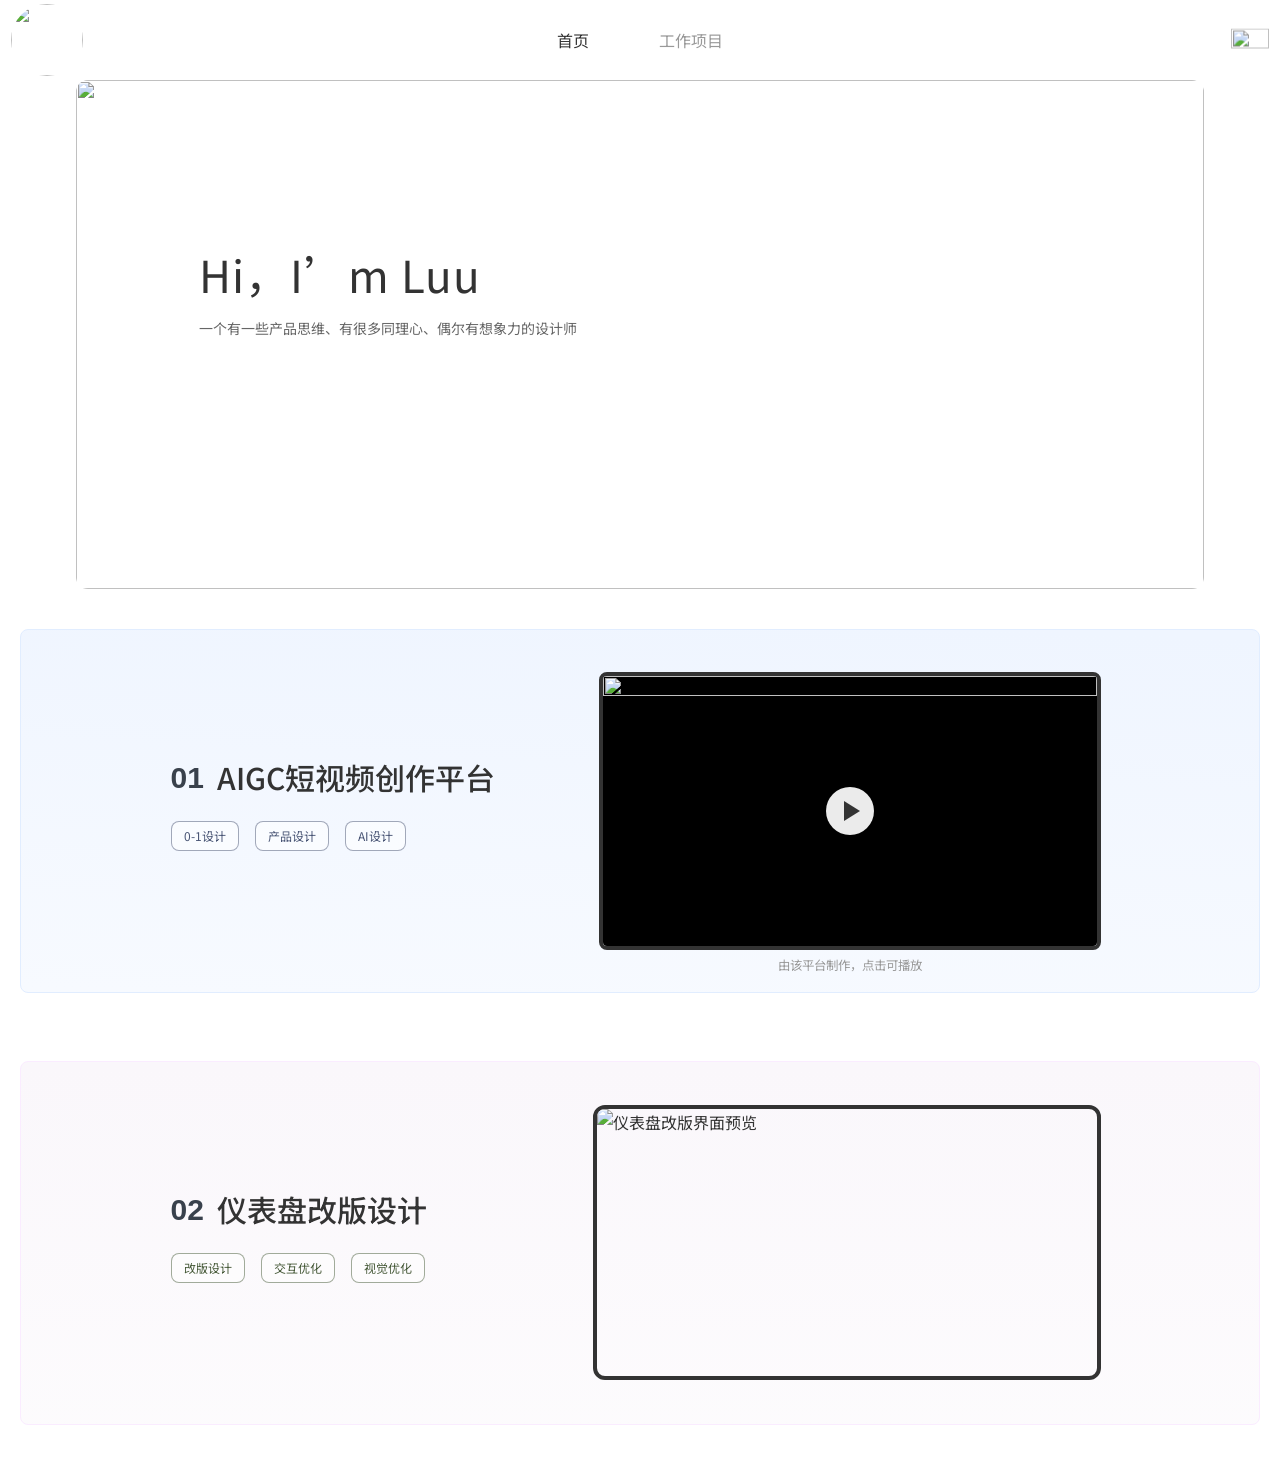
==== index.html @ cfc992f5 "Add files via upload" ====
<!DOCTYPE html>
<html lang="zh-CN">
  <head>
    <meta charset="UTF-8" />
    <meta name="viewport" content="width=device-width, initial-scale=1.0" />
    <meta name="description" content="Lu 的个人作品集 — 产品设计" />
    <title>Luu · 个人作品集</title>
    <link rel="preconnect" href="https://fonts.googleapis.com" />
    <link rel="preconnect" href="https://fonts.gstatic.com" crossorigin />
    <link
      href="https://fonts.googleapis.com/css2?family=Noto+Sans+SC:wght@400;500;600;700&display=swap"
      rel="stylesheet"
    />
    <link
      rel="preload"
      href="assets/fonts/DingTalk-JinBuTi.ttf"
      as="font"
      type="font/ttf"
      crossorigin
    />
    <link rel="stylesheet" href="styles.css" />
  </head>
  <body>
    <a class="skip-link" href="#main">跳到主要内容</a>

    <header class="site-header" id="top">
      <div class="header-inner">
        <a class="header-logo" href="index.html#home" aria-label="返回首页" id="header-logo">
          <span class="header-logo-visual">
            <img
              class="header-logo-idle"
              src="assets/logo/logo-idle.png"
              alt=""
              width="72"
              height="72"
              decoding="async"
            />
            <!-- 悬停层：与参考一致 — 圆底静止；两腿各一张 absolute inset-0 同尺寸图，用 CSS 复现 Framer rotate（轴心在各 L 顶端） -->
            <span class="header-logo-live" aria-hidden="true">
              <img
                class="header-logo-circle"
                src="assets/logo/logo-circle.png"
                alt=""
                width="72"
                height="72"
                decoding="async"
              />
              <img
                class="header-logo-leg header-logo-leg--left"
                src="assets/logo/logo-left-leg.png"
                alt=""
                width="72"
                height="72"
                decoding="async"
              />
              <img
                class="header-logo-leg header-logo-leg--right"
                src="assets/logo/logo-right-leg.png"
                alt=""
                width="72"
                height="72"
                decoding="async"
              />
            </span>
          </span>
        </a>

        <button
          class="nav-toggle"
          type="button"
          aria-expanded="false"
          aria-controls="site-nav"
        >
          <span class="nav-toggle-bar"></span>
          <span class="nav-toggle-bar"></span>
          <span class="nav-toggle-bar"></span>
          <span class="sr-only">打开菜单</span>
        </button>

        <nav class="site-nav" id="site-nav" aria-label="主导航">
          <ul class="nav-list">
            <li>
              <a class="nav-link is-active" href="#home" data-nav="home">首页</a>
            </li>
            <li class="nav-item nav-item--dropdown" data-nav="work">
              <a
                class="nav-link nav-link--dropdown-trigger"
                href="#project-dashboard"
                id="nav-work-trigger"
                data-nav="work"
                aria-expanded="false"
                aria-haspopup="true"
                aria-controls="nav-work-menu"
                >工作项目</a
              >
              <div
                class="nav-dropdown"
                id="nav-work-menu"
                role="menu"
                aria-label="工作项目列表"
              >
                <div class="nav-dropdown-inner">
                  <a
                    class="nav-dropdown-card nav-dropdown-card--blue"
                    role="menuitem"
                    href="case-aigc-showcase.html"
                  >
                    <span class="nav-dropdown-title">AIGC短视频创作平台</span>
                    <span class="nav-dropdown-desc">芒果TV自研的低门槛、易操作的AI视频创作平台</span>
                  </a>
                  <a
                    class="nav-dropdown-card nav-dropdown-card--lavender"
                    role="menuitem"
                    href="case-dash-showcase.html"
                  >
                    <span class="nav-dropdown-title">智慧运营平台-仪表盘改版设计</span>
                    <span class="nav-dropdown-desc">芒果TV内部数据分析平台</span>
                  </a>
                </div>
              </div>
            </li>
          </ul>
        </nav>

        <img
          class="header-deco"
          src="assets/figma-nav-deco.png"
          alt=""
          width="38"
          height="23"
          decoding="async"
          aria-hidden="true"
        />
      </div>
    </header>

    <main id="main">
      <section class="hero" id="home" data-section="home" aria-labelledby="hero-title">
        <div class="hero-stage" id="hero-stage">
          <img
            class="hero-stage-bg"
            src="assets/figma-hero-main.png"
            alt=""
            decoding="async"
          />
          <video
            class="hero-stage-video"
            id="hero-hover-video"
            src="assets/hero-character-hover.mp4"
            muted
            playsinline
            loop
            preload="metadata"
            aria-hidden="true"
          ></video>
          <button
            type="button"
            class="hero-person-hit"
            id="hero-person-hit"
            aria-label="查看小人动画（悬停或聚焦时播放）"
          ></button>
          <div class="hero-stage-copy">
            <h1 id="hero-title" class="hero-title">Hi，I’m Luu</h1>
            <p class="hero-bio">一个有一些产品思维、有很多同理心、偶尔有想象力的设计师</p>
          </div>
        </div>
      </section>

      <div class="projects-wrap">
        <article
          class="project-card project-card--blue project-card--link project-card--split"
          id="project-aigc"
          data-section="creative"
        >
          <div class="project-card-inner project-card-inner--figma-aigc">
            <div class="project-card-text">
              <h2 class="project-card-title-row">
                <span class="project-index">01</span>
                <span class="project-card-title">AIGC短视频创作平台</span>
              </h2>
              <div class="project-tags project-tags--blue">
                <span class="tag">0-1设计</span>
                <span class="tag">产品设计</span>
                <span class="tag">AI设计</span>
              </div>
            </div>
            <div class="project-card-visual-col">
              <div class="project-card-visual project-card-visual--thumb project-card-video-shell">
                <div class="project-card-video-widget">
                  <video
                    class="project-card-video"
                    playsinline
                    preload="metadata"
                    aria-label="AIGC 短视频创作平台宣传视频"
                  >
                    <source src="assets/3月10日(2) 2.MP4" type="video/mp4" />
                    <source
                      src="assets/3%E6%9C%8810%E6%97%A5%282%29%202.MP4"
                      type="video/mp4"
                    />
                  </video>
                  <div class="project-card-video-poster-layer" data-video-poster>
                    <img
                      class="project-card-video-poster-img"
                      src="assets/shouzhen.png"
                      alt=""
                      width="3024"
                      height="1688"
                      decoding="async"
                    />
                    <button
                      type="button"
                      class="project-card-video-play"
                      aria-label="播放视频"
                    >
                      <svg
                        class="project-card-video-play-icon"
                        width="48"
                        height="48"
                        viewBox="0 0 48 48"
                        aria-hidden="true"
                        focusable="false"
                      >
                        <circle cx="24" cy="24" r="24" fill="rgba(255,255,255,0.92)" />
                        <path fill="#333333" d="M18 14 34 24 18 34z" />
                      </svg>
                    </button>
                  </div>
                </div>
              </div>
              <p class="project-card-video-caption">由该平台制作，点击可播放</p>
            </div>
            <a
              class="project-card-text-hit"
              href="case-aigc-showcase.html"
              aria-label="AIGC短视频创作平台 — 打开案例长图（站内）"
            >
              <span class="sr-only">AIGC短视频创作平台</span>
            </a>
          </div>
        </article>

        <article
          class="project-card project-card--lavender project-card--link project-card--split"
          id="project-dashboard"
          data-section="work"
        >
          <div class="project-card-inner project-card-inner--figma-dash">
            <div class="project-card-text">
              <h2 class="project-card-title-row">
                <span class="project-index">02</span>
                <span class="project-card-title">仪表盘改版设计</span>
              </h2>
              <div class="project-tags project-tags--green">
                <span class="tag">改版设计</span>
                <span class="tag">交互优化</span>
                <span class="tag">视觉优化</span>
              </div>
            </div>
            <div class="project-card-visual-col">
              <div class="project-card-visual project-card-visual--thumb">
                <img
                  src="assets/project-dash-thumb.png"
                  alt="仪表盘改版界面预览"
                  width="1440"
                  height="780"
                  loading="lazy"
                />
              </div>
            </div>
            <a
              class="project-card-text-hit"
              href="case-dash-showcase.html"
              aria-label="仪表盘改版设计 — 打开案例长图（站内）"
            >
              <span class="sr-only">仪表盘改版设计</span>
            </a>
          </div>
        </article>
      </div>
    </main>

    <script src="main.js" defer></script>
  </body>
</html>
---- styles.css ----
@font-face {
  font-family: "DingTalk JinBuTi";
  src:
    local("DingTalk JinBuTi"),
    local("DingTalk Jin Bu Ti"),
    url("assets/fonts/DingTalk-JinBuTi.ttf") format("truetype");
  font-weight: 400;
  font-style: normal;
  font-display: block;
}

@font-face {
  font-family: "DIN Alternate";
  src: url("assets/fonts/DIN%20Alternate%20Bold.ttf") format("truetype");
  font-weight: 700;
  font-style: normal;
  font-display: swap;
}

/* Figma-aligned: zpj homepage + work nav dropdown */
:root {
  --bg: #ffffff;
  --text: #333333;
  --text-muted: #666666;
  --text-sub: #999999;
  --sage: #7cb89a;
  --sage-soft: rgba(124, 184, 154, 0.35);
  --card-blue-bg: #eff5ff;
  --card-blue-border: #e1edff;
  --tag-blue: #495575;
  --tag-blue-border: rgba(73, 85, 117, 0.5);
  --card-lav-bg: #faf7fb;
  --card-lav-border: #faecff;
  --tag-green: #475a39;
  --tag-green-border: rgba(71, 90, 57, 0.5);
  --max: 1300px;
  --header-h: 80px;
  --layout-gutter: 11px;
  /* Figma：画板 1440 — Hero 主图区 1270×573，左右各 85（85+1270+85=1440） */
  --zpj-artboard: 1440;
  --zpj-hero-frame-w: 1270;
  --zpj-hero-frame-h: 573;
  --zpj-hero-frame-ml: 85;
  --zpj-hero-frame-mr: 85;
  /* 标题区：由上一版 1240×623 等比缩至 1270×573 */
  --zpj-hero-copy-x: 139;
  --zpj-hero-copy-y: 192;
  /* 简介单行：约至主图区水平中段，避免 14px 句子在桌面过早折行 */
  --zpj-hero-copy-max-w: 560;
  /* 项目卡片 Frame 1300×380（Figma 4507:3270 / 4507:3280，画板 1440 居中） */
  --zpj-card-w: 1300;
  --zpj-card-h: 380;
  --zpj-card-pad-l: 157;
  --zpj-card-pad-r: 166;
  --zpj-card-pad-t: 44;
  --zpj-card-text-y: 131;
  --zpj-card-title-tags-gap: 36;
  --zpj-card1-col-text: 450;
  --zpj-card1-thumb-w: 527;
  --zpj-card1-thumb-h: 292;
  --zpj-card1-thumb-radius: 8;
  --zpj-card2-pad-t: 45;
  --zpj-card2-col-text: 444;
  --zpj-card2-thumb-w: 533;
  --zpj-card2-thumb-h: 289;
  --zpj-card2-thumb-radius: 12;
  --zpj-card-stack-gap: 68;
  --radius-card: 8px;
  --ease: cubic-bezier(0.22, 1, 0.36, 1);
  --font-sans: "Noto Sans SC", "PingFang SC", -apple-system, BlinkMacSystemFont, sans-serif;
  --font-hero: "DingTalk JinBuTi", var(--font-sans);
  --font-project-index: "DIN Alternate", "Helvetica Neue", Arial, sans-serif;
}

*,
*::before,
*::after {
  box-sizing: border-box;
}

html {
  scroll-behavior: auto;
  margin: 0;
  padding: 0;
}

body {
  margin: 0;
  padding: 0;
  font-family: var(--font-sans);
  font-size: 1rem;
  line-height: 1.65;
  color: var(--text);
  background: var(--bg);
  -webkit-font-smoothing: antialiased;
}

img {
  max-width: 100%;
  height: auto;
  display: block;
}

a {
  color: inherit;
  text-decoration: none;
}

.sr-only {
  position: absolute;
  width: 1px;
  height: 1px;
  padding: 0;
  margin: -1px;
  overflow: hidden;
  clip: rect(0, 0, 0, 0);
  white-space: nowrap;
  border: 0;
}

.skip-link {
  position: absolute;
  left: -9999px;
  top: 12px;
  z-index: 1000;
  padding: 0.5rem 1rem;
  background: var(--sage);
  color: #fff;
  border-radius: 8px;
  font-weight: 600;
}

.skip-link:focus {
  left: 16px;
}

/* —— Header —— */
.site-header {
  position: sticky;
  top: 0;
  z-index: 100;
  background: #ffffff;
  border-bottom: none;
  box-shadow: none;
  transition: box-shadow 0.3s var(--ease);
}

.site-header.is-scrolled {
  box-shadow: none;
}

.header-inner {
  width: min(100vw, calc(1px * var(--zpj-artboard)));
  max-width: calc(1px * var(--zpj-artboard));
  margin: 0 auto;
  padding: 0 var(--layout-gutter);
  min-height: var(--header-h);
  display: flex;
  align-items: center;
  justify-content: center;
  position: relative;
}

.header-logo {
  position: absolute;
  left: var(--layout-gutter);
  top: 50%;
  transform: translateY(-50%);
  display: flex;
  align-items: center;
  line-height: 0;
  border-radius: 12px;
  outline: none;
  box-shadow: none;
}

.header-logo,
.header-logo * {
  cursor: pointer;
}

.header-logo:focus-visible {
  box-shadow: none;
}

/* 默认整图；悬停层对齐参考：圆底 + 两腿 absolute inset-0 w-full h-full，Framer 同款 rotate / y / origin / 0.8s ease-inOut infinite */
.header-logo-visual {
  position: relative;
  display: block;
  width: 72px;
  height: 72px;
  border-radius: 50%;
  overflow: hidden;
  background: transparent;
}

.header-logo-idle {
  position: relative;
  z-index: 2;
  display: block;
  width: 100%;
  height: 100%;
  object-fit: cover;
  object-position: center;
  transition: opacity 0.22s var(--ease);
}

.header-logo-live {
  position: absolute;
  inset: 0;
  z-index: 1;
  opacity: 0;
  pointer-events: none;
  transition: opacity 0.22s var(--ease);
}

.header-logo-circle {
  position: absolute;
  inset: 0;
  z-index: 0;
  display: block;
  width: 100%;
  height: 100%;
  object-fit: cover;
  pointer-events: none;
}

.header-logo-leg {
  position: absolute;
  inset: 0;
  z-index: 1;
  display: block;
  width: 100%;
  height: 100%;
  object-fit: fill;
  pointer-events: none;
  will-change: transform;
}

/* 以各自 L 竖画顶端为轴，只做左右摆动（与 Framer 参考一致，不用 translateY 以免整字下沉） */
.header-logo-leg--left {
  transform-origin: 43% 18%;
}

.header-logo-leg--right {
  z-index: 2;
  transform-origin: 57% 18%;
}

@keyframes logo-leg-left {
  0%,
  100% {
    transform: rotate(0deg);
  }
  25% {
    transform: rotate(6deg);
  }
  50% {
    transform: rotate(0deg);
  }
  75% {
    transform: rotate(-7deg);
  }
}

@keyframes logo-leg-right {
  0%,
  100% {
    transform: rotate(0deg);
  }
  25% {
    transform: rotate(-6deg);
  }
  50% {
    transform: rotate(0deg);
  }
  75% {
    transform: rotate(7deg);
  }
}

@media (hover: hover) and (pointer: fine) {
  .header-logo:hover .header-logo-idle {
    opacity: 0;
  }

  .header-logo:hover .header-logo-live {
    opacity: 1;
  }

  .header-logo:hover .header-logo-leg--left {
    animation: logo-leg-left 0.8s ease-in-out infinite;
  }

  .header-logo:hover .header-logo-leg--right {
    animation: logo-leg-right 0.8s ease-in-out infinite;
  }
}

.header-logo:focus-visible .header-logo-idle {
  opacity: 0;
}

.header-logo:focus-visible .header-logo-live {
  opacity: 1;
}

.header-logo:focus-visible .header-logo-leg--left {
  animation: logo-leg-left 0.8s ease-in-out infinite;
}

.header-logo:focus-visible .header-logo-leg--right {
  animation: logo-leg-right 0.8s ease-in-out infinite;
}

@media (prefers-reduced-motion: reduce) {
  .header-logo-live {
    display: none;
  }

  .header-logo-idle {
    opacity: 1 !important;
  }

  .header-logo:hover .header-logo-leg--left,
  .header-logo:hover .header-logo-leg--right,
  .header-logo:focus-visible .header-logo-leg--left,
  .header-logo:focus-visible .header-logo-leg--right {
    animation: none !important;
  }
}

.header-deco {
  position: absolute;
  right: var(--layout-gutter);
  top: 50%;
  transform: translateY(-50%);
  width: 38px;
  height: auto;
}

.site-nav {
  flex: 0 1 auto;
}

.nav-list {
  list-style: none;
  margin: 0;
  padding: 0;
  display: flex;
  flex-wrap: wrap;
  justify-content: center;
  align-items: center;
  gap: 2.5rem 4.375rem;
}

.nav-item {
  position: relative;
}

.nav-link {
  position: relative;
  font-size: 1rem;
  font-weight: 400;
  line-height: 1.75;
  color: var(--text-sub);
  padding: 0.35rem 0;
  transition: color 0.2s;
  white-space: nowrap;
}

.nav-link:hover,
.nav-link:focus-visible {
  color: var(--text);
  outline: none;
}

.nav-link.is-active {
  color: var(--text);
  /* 为 xuanfu 装饰线留出与文字之间的间距，避免笔画贴上字重 */
  padding-bottom: 1rem;
}

.nav-link.is-active::after {
  content: "";
  position: absolute;
  left: 50%;
  bottom: 0;
  transform: translateX(-50%);
  width: 33px;
  height: 15px;
  background: url("assets/xuanfu.svg") no-repeat center / contain;
  pointer-events: none;
}

/* Work projects dropdown（原 405×256；略加宽以容纳首条说明单行） */
.nav-dropdown {
  position: absolute;
  left: 50%;
  top: calc(100% + 8px);
  transform: translateX(-50%);
  width: min(420px, calc(100vw - 1.5rem));
  min-height: 256px;
  padding: 20px 20px 22px;
  background: #fff;
  border-radius: var(--radius-card);
  box-shadow: 0 0 10px rgba(0, 0, 0, 0.08);
  box-sizing: border-box;
  opacity: 0;
  visibility: hidden;
  pointer-events: none;
  transition:
    opacity 0.2s var(--ease),
    visibility 0.2s;
  z-index: 120;
}

/* 链路与面板间 8px 外隙不可命中；透明桥接算在 .nav-dropdown 内，不改 top/padding 视觉位置 */
.nav-dropdown::before {
  content: "";
  position: absolute;
  left: 0;
  right: 0;
  top: -12px;
  height: 12px;
}

.nav-dropdown-inner {
  display: flex;
  flex-direction: column;
  gap: 22px;
  width: 100%;
  max-width: 380px;
  margin: 0 auto;
  align-items: stretch;
}

@media (hover: hover) and (pointer: fine) {
  .nav-item--dropdown:hover .nav-dropdown,
  .nav-item--dropdown:focus-within .nav-dropdown {
    opacity: 1;
    visibility: visible;
    pointer-events: auto;
  }
}

.nav-item--dropdown.is-open .nav-dropdown {
  opacity: 1;
  visibility: visible;
  pointer-events: auto;
}

.nav-dropdown-card {
  display: flex;
  flex-direction: column;
  gap: 14px;
  min-height: 96px;
  border-radius: var(--radius-card);
  text-align: left;
  transition:
    transform 0.2s var(--ease),
    box-shadow 0.2s,
    filter 0.2s;
}

.nav-dropdown-card:hover {
  transform: translateY(-1px);
  box-shadow: 0 4px 14px rgba(0, 0, 0, 0.06);
}

.nav-dropdown-card--blue {
  padding: 20px 48px 20px 20px;
  background: var(--card-blue-bg);
  border: 1px solid var(--card-blue-border);
}

.nav-dropdown-card--lavender {
  padding: 20px 67px 20px 20px;
  background: var(--card-lav-bg);
  border: 1px solid var(--card-lav-border);
}

.nav-dropdown-title {
  font-size: 1rem;
  font-weight: 600;
  color: var(--text);
  line-height: 1.4;
  white-space: normal;
}

.nav-dropdown-card--lavender .nav-dropdown-title {
  max-width: 278px;
}

.nav-dropdown-desc {
  font-size: 0.875rem;
  font-weight: 400;
  color: var(--text-sub);
  line-height: 1.5;
  white-space: nowrap;
}

.nav-dropdown-card--lavender .nav-dropdown-desc {
  max-width: 175px;
}

.nav-toggle {
  display: none;
  position: absolute;
  left: var(--layout-gutter);
  top: 50%;
  transform: translateY(-50%);
  z-index: 101;
  flex-direction: column;
  justify-content: center;
  gap: 6px;
  width: 44px;
  height: 44px;
  padding: 0;
  border: none;
  background: transparent;
  cursor: pointer;
}

.nav-toggle-bar {
  display: block;
  width: 22px;
  height: 2px;
  background: var(--text);
  margin: 0 auto;
  border-radius: 2px;
  transition:
    transform 0.3s var(--ease),
    opacity 0.25s;
}

.site-header.nav-open .nav-toggle-bar:nth-child(1) {
  transform: translateY(8px) rotate(45deg);
}

.site-header.nav-open .nav-toggle-bar:nth-child(2) {
  opacity: 0;
}

.site-header.nav-open .nav-toggle-bar:nth-child(3) {
  transform: translateY(-8px) rotate(-45deg);
}

@media (max-width: 820px) {
  :root {
    --layout-gutter: 12px;
  }

  .header-inner {
    padding: 0 12px;
  }

  .site-header .header-logo {
    left: calc(44px + var(--layout-gutter) + 4px);
  }

  .header-deco {
    right: 10px;
    width: 32px;
  }

  .nav-toggle {
    display: flex;
  }

  .site-nav {
    position: fixed;
    inset: var(--header-h) 0 0 0;
    background: rgba(255, 255, 255, 0.98);
    padding: 1.25rem 1.25rem 2rem;
    overflow-y: auto;
    opacity: 0;
    pointer-events: none;
    transition: opacity 0.35s var(--ease);
    z-index: 99;
  }

  .site-nav.is-open {
    opacity: 1;
    pointer-events: auto;
  }

  .nav-list {
    flex-direction: column;
    align-items: stretch;
    gap: 0.25rem;
  }

  .nav-link {
    font-size: 1.15rem;
    padding: 0.65rem 0;
  }

  .nav-dropdown {
    position: static;
    transform: none;
    width: 100%;
    min-height: 0;
    margin-top: 0.25rem;
    margin-bottom: 0.5rem;
    padding: 12px;
    box-shadow: none;
    border: 1px solid rgba(0, 0, 0, 0.06);
    opacity: 1;
    visibility: visible;
    pointer-events: auto;
    display: none;
  }

  .nav-item--dropdown.is-open .nav-dropdown {
    display: block;
  }

  .nav-dropdown-inner {
    max-width: none;
  }

  .nav-dropdown-card--blue,
  .nav-dropdown-card--lavender {
    padding: 16px 18px 16px 16px;
  }

  /* 窄屏下拉：允许说明折行，避免撑出视口 */
  .nav-dropdown-desc {
    white-space: normal;
  }
}

/* —— Hero：主图 1270×573，上下对称裁切（object-position: center） —— */
.hero {
  position: relative;
  box-sizing: border-box;
  width: min(100vw, calc(1px * var(--zpj-artboard)));
  max-width: calc(1px * var(--zpj-artboard));
  margin-left: auto;
  margin-right: auto;
  padding-left: calc(min(100vw, calc(1px * var(--zpj-artboard))) * var(--zpj-hero-frame-ml) / var(--zpj-artboard));
  padding-right: calc(min(100vw, calc(1px * var(--zpj-artboard))) * var(--zpj-hero-frame-mr) / var(--zpj-artboard));
  padding-bottom: 2.5rem;
}

.hero-stage {
  position: relative;
  box-sizing: border-box;
  width: 100%;
  margin: 0;
  border-radius: 12px;
  overflow: hidden;
  background: var(--bg);
  aspect-ratio: var(--zpj-hero-frame-w) / var(--zpj-hero-frame-h);
}

.hero-stage-bg {
  position: absolute;
  inset: 0;
  display: block;
  width: 100%;
  height: 100%;
  max-width: none;
  object-fit: cover;
  /* 顶、底均裁切：居中锚点，上下对称裁掉溢出 */
  object-position: center center;
  vertical-align: top;
}

.hero-stage-video {
  position: absolute;
  inset: 0;
  width: 100%;
  height: 100%;
  object-fit: cover;
  object-position: center center;
  opacity: 0;
  transition: opacity 0.45s var(--ease);
  pointer-events: none;
}

.hero-stage.is-video-hover .hero-stage-video {
  opacity: 1;
}

.hero-stage-copy {
  position: absolute;
  left: calc(100% * var(--zpj-hero-copy-x) / var(--zpj-hero-frame-w));
  top: calc(100% * var(--zpj-hero-copy-y) / var(--zpj-hero-frame-h));
  max-width: calc(100% * var(--zpj-hero-copy-max-w) / var(--zpj-hero-frame-w));
  pointer-events: none;
}

.hero-title {
  margin: 0 0 1.125rem;
  font-family: var(--font-hero);
  font-size: clamp(2.25rem, 4.5vw, 2.75rem);
  font-weight: 400;
  line-height: 1.05;
  letter-spacing: 0.02em;
  color: var(--text);
}

.hero-bio {
  margin: 0;
  font-size: 14px;
  font-weight: 400;
  line-height: 1.875;
  color: var(--text-muted);
}

/*
  小人热区：相对 Hero 舞台 1270×573（由 1240×623 稿等比缩放）。
*/
.hero-person-hit {
  position: absolute;
  left: calc(100% * 822 / var(--zpj-hero-frame-w));
  top: calc(100% * 339 / var(--zpj-hero-frame-h));
  right: auto;
  bottom: auto;
  width: calc(100% * 122 / var(--zpj-hero-frame-w));
  height: calc(100% * 119 / var(--zpj-hero-frame-h));
  max-width: none;
  max-height: none;
  padding: 0;
  border: none;
  background: transparent;
  cursor: pointer;
  z-index: 2;
  border-radius: 8px;
}

.hero-person-hit:focus-visible {
  outline: 2px solid var(--sage);
  outline-offset: 4px;
}

@media (max-width: 640px) {
  .hero-title {
    font-size: 1.65rem;
  }
}

/* —— Project cards —— */
.projects-wrap {
  max-width: var(--max);
  margin: 0 auto;
  padding: 0 1.25rem 3rem;
  display: flex;
  flex-direction: column;
  gap: 1.5rem;
}

@media (min-width: 769px) {
  .projects-wrap {
    gap: calc(1px * var(--zpj-card-stack-gap));
  }
}

.project-card {
  display: block;
  border-radius: var(--radius-card);
  overflow: hidden;
  scroll-margin-top: calc(var(--header-h) + 12px);
  border: 1px solid transparent;
  background-clip: padding-box;
}

/* 首页 01 卡：绝对定位 + 底部说明会略超出稿面高度，父级 overflow:hidden 会裁掉文案 */
.project-card--split {
  overflow: visible;
}

.project-card--blue {
  background: linear-gradient(182.32deg, #eff5ff 2.27%, rgba(239, 245, 255, 0.5) 98.39%);
  border-color: #e1edff;
}

.project-card--lavender {
  background: linear-gradient(180deg, rgb(250, 247, 251) 1%, rgba(250, 247, 251, 0.5) 99.2%);
  border-color: var(--card-lav-border);
}

.project-card--link {
  cursor: pointer;
  transition:
    transform 0.25s var(--ease),
    box-shadow 0.25s;
}

.project-card--link:hover {
  transform: translateY(-2px);
  box-shadow: 0 12px 32px rgba(43, 47, 54, 0.1);
}

.project-card--link:focus-visible {
  outline: 2px solid var(--sage);
  outline-offset: 3px;
}

.project-card-inner {
  display: grid;
  grid-template-columns: minmax(200px, 1fr) minmax(220px, 1.05fr);
  gap: 1.5rem 2rem;
  align-items: center;
  padding: 1.75rem 1.75rem 1.75rem 2rem;
}

@media (min-width: 769px) {
  .project-card:not(.project-card--split) {
    min-height: calc(
      min(100vw - 2.5rem, calc(1px * var(--zpj-card-w))) * var(--zpj-card-h) / var(--zpj-card-w)
    );
  }

  .project-card-inner:not(.project-card-inner--figma-aigc):not(.project-card-inner--figma-dash) {
    box-sizing: border-box;
    align-items: start;
    padding-top: calc(100% * var(--zpj-card-pad-t) / var(--zpj-card-w));
    padding-right: calc(100% * var(--zpj-card-pad-r) / var(--zpj-card-w));
    padding-bottom: calc(100% * var(--zpj-card-pad-t) / var(--zpj-card-w));
    padding-left: calc(100% * var(--zpj-card-pad-l) / var(--zpj-card-w));
    grid-template-columns:
      minmax(0, calc(100% * var(--zpj-card1-col-text) / var(--zpj-card-w)))
      calc(100% * var(--zpj-card1-thumb-w) / var(--zpj-card-w));
    column-gap: 0;
  }

  .project-card--lavender .project-card-inner:not(.project-card-inner--figma-dash) {
    padding-top: calc(100% * var(--zpj-card2-pad-t) / var(--zpj-card-w));
    grid-template-columns:
      minmax(0, calc(100% * var(--zpj-card2-col-text) / var(--zpj-card-w)))
      calc(100% * var(--zpj-card2-thumb-w) / var(--zpj-card-w));
  }

  .project-card--lavender .project-card-inner:not(.project-card-inner--figma-dash) .project-card-text {
    margin-top: calc(
      100% * (var(--zpj-card-text-y) - var(--zpj-card2-pad-t)) / var(--zpj-card-w)
    );
  }

  .project-card--lavender:has(.project-card-inner--figma-dash) {
    min-height: 0;
  }

  .project-card-inner:not(.project-card-inner--figma-aigc):not(.project-card-inner--figma-dash) .project-card-title-row {
    margin-bottom: 0;
  }

  .project-card-inner:not(.project-card-inner--figma-aigc):not(.project-card-inner--figma-dash) .project-tags {
    margin-top: calc(100% * var(--zpj-card-title-tags-gap) / var(--zpj-card-w));
  }

  /* 项目卡片稿面 1300×380：绝对定位 + container cqw（与 Figma 一致） */
  .project-card-inner--figma-aigc,
  .project-card-inner--figma-dash {
    display: block;
    position: relative;
    width: 100%;
    max-width: calc(1px * var(--zpj-card-w));
    margin-left: auto;
    margin-right: auto;
    aspect-ratio: 1300 / 380;
    padding: 0;
    box-sizing: border-box;
    container-type: inline-size;
  }

  .project-card-inner--figma-aigc {
    container-name: aigc-card;
  }

  .project-card-inner--figma-dash {
    container-name: dash-card;
  }

  /* 整块卡片可点进案例；文案区仍按稿坐标叠在透明链接上 */
  .project-card-inner--figma-aigc .project-card-text-hit,
  .project-card-inner--figma-dash .project-card-text-hit {
    position: absolute;
    box-sizing: border-box;
    inset: 0;
    z-index: 1;
    display: block;
  }

  .project-card-inner--figma-dash .project-card-text {
    position: absolute;
    box-sizing: border-box;
    z-index: 2;
    left: calc(100cqw * 157 / var(--zpj-card-w));
    top: calc(100cqw * 131 / var(--zpj-card-w));
    width: calc(100cqw * 369 / var(--zpj-card-w));
    height: calc(100cqw * 106 / var(--zpj-card-w));
    margin: 0;
    padding: 0;
    pointer-events: none;
  }

  .project-card-inner--figma-aigc .project-card-text {
    position: absolute;
    box-sizing: border-box;
    z-index: 2;
    left: calc(100cqw * 157 / var(--zpj-card-w));
    top: calc(100cqw * 131 / var(--zpj-card-w));
    width: calc(100cqw * 369 / var(--zpj-card-w));
    height: calc(100cqw * 106 / var(--zpj-card-w));
    margin: 0;
    padding: 0;
    pointer-events: none;
  }

  .project-card-inner--figma-aigc .project-card-title-row,
  .project-card-inner--figma-dash .project-card-title-row {
    position: absolute;
    left: 0;
    top: 0;
    box-sizing: border-box;
    width: 100%;
    height: calc(100cqw * 48 / var(--zpj-card-w));
    margin: 0;
    display: flex;
    flex-direction: row;
    flex-wrap: nowrap;
    align-items: center;
    justify-content: flex-start;
    gap: calc(100cqw * 16 / var(--zpj-card-w));
  }

  .project-card-inner--figma-aigc .project-index,
  .project-card-inner--figma-dash .project-index {
    flex: none;
    box-sizing: border-box;
    width: calc(100cqw * 33 / var(--zpj-card-w));
    height: calc(100cqw * 40 / var(--zpj-card-w));
    margin: 0;
    display: flex;
    align-items: center;
    justify-content: flex-start;
    font-family: var(--font-project-index);
    font-size: 30px;
    line-height: 1.1764705882;
    font-weight: 700;
    color: #39414c;
  }

  .project-card-inner--figma-aigc .project-card-title,
  .project-card-inner--figma-dash .project-card-title {
    flex: none;
    box-sizing: border-box;
    width: calc(100cqw * 320 / var(--zpj-card-w));
    height: calc(100cqw * 48 / var(--zpj-card-w));
    margin: 0;
    display: flex;
    align-items: center;
    font-family: "PingFang SC", var(--font-sans);
    font-size: 30px;
    font-weight: 500;
    line-height: 1.4117647059;
    color: #333333;
    overflow: hidden;
    text-overflow: ellipsis;
    white-space: nowrap;
  }

  .project-card-inner--figma-aigc .project-tags,
  .project-card-inner--figma-dash .project-tags {
    position: absolute;
    left: 0;
    top: calc(100cqw * 70 / var(--zpj-card-w));
    margin: 0;
    padding: 0;
    display: flex;
    flex-direction: row;
    flex-wrap: nowrap;
    align-items: center;
    gap: 16px;
  }

  .project-card-inner--figma-aigc .project-tags--blue .tag {
    box-sizing: border-box;
    flex: none;
    display: flex;
    flex-direction: row;
    align-items: center;
    justify-content: center;
    padding: 6px 12px;
    gap: 10px;
    margin: 0;
    width: auto;
    min-width: 0;
    font-family: "PingFang SC", var(--font-sans);
    font-size: 12px;
    line-height: 16px;
    border-radius: 8px;
  }

  .project-card-inner--figma-dash .project-tags--green .tag {
    box-sizing: border-box;
    flex: none;
    display: flex;
    flex-direction: row;
    align-items: center;
    justify-content: center;
    padding: 6px 12px;
    gap: 10px;
    margin: 0;
    width: auto;
    min-width: 0;
    font-family: "PingFang SC", var(--font-sans);
    font-size: 12px;
    line-height: 16px;
    border-radius: 8px;
  }

  /* 右侧：视频 + 说明文案（文案在视频正下方、同栏居中） */
  .project-card-inner--figma-aigc .project-card-visual-col {
    position: absolute;
    box-sizing: border-box;
    left: calc(100cqw * 607 / var(--zpj-card-w));
    top: calc(100cqw * 44 / var(--zpj-card-w));
    width: calc(100cqw * 527 / var(--zpj-card-w));
    height: auto;
    margin: 0;
    padding: 0;
    display: flex;
    flex-direction: column;
    align-items: stretch;
    gap: calc(100cqw * 6 / var(--zpj-card-w));
    z-index: 2;
    pointer-events: none;
  }

  .project-card-inner--figma-aigc .project-card-visual--thumb {
    flex: 0 0 auto;
    width: 100%;
    height: calc(100cqw * 292 / var(--zpj-card-w));
    box-sizing: border-box;
    border: 4px solid #333333;
    border-radius: 8px;
    box-shadow: none;
  }

  .project-card-inner--figma-aigc .project-card-video-widget {
    width: 100%;
    height: 100%;
    aspect-ratio: auto;
  }

  .project-card-inner--figma-aigc .project-card-video-caption {
    flex: 0 0 auto;
    margin: 0;
    padding: 0;
    text-align: center;
    font-size: 0.78rem;
    line-height: 1.45;
    color: var(--text-sub);
    pointer-events: none;
  }

  /* 仪表盘卡片：Figma 4507:3280 区域（601,45）533×289，圆角 12 */
  .project-card-inner--figma-dash .project-card-visual-col {
    position: absolute;
    box-sizing: border-box;
    left: calc(100cqw * 601 / var(--zpj-card-w));
    top: calc(100cqw * 45 / var(--zpj-card-w));
    width: calc(100cqw * 533 / var(--zpj-card-w));
    margin: 0;
    padding: 0;
    display: flex;
    flex-direction: column;
    align-items: stretch;
    gap: 0;
    z-index: 2;
    pointer-events: none;
  }

  .project-card-inner--figma-dash .project-card-visual--thumb {
    flex: 0 0 auto;
    width: 100%;
    height: calc(100cqw * 289 / var(--zpj-card-w));
    box-sizing: border-box;
    border: 4px solid #333333;
    border-radius: 12px;
    box-shadow: none;
    overflow: hidden;
  }

  .project-card-inner--figma-dash .project-card-visual--thumb img {
    width: 100%;
    height: 100%;
    object-fit: cover;
    display: block;
  }
}

/* AIGC 卡：缩略整块可点播放；播中由下层链接 pointer-events 规则处理 */
.project-card-inner--figma-aigc .project-card-visual--thumb {
  pointer-events: auto;
  cursor: pointer;
}

.project-card-inner--figma-aigc .project-card-visual--thumb:has(.project-card-video-widget.is-playing) {
  cursor: default;
}

.project-card-inner--figma-aigc .project-card-video-play {
  position: relative;
  z-index: 1;
  pointer-events: auto;
}

.project-card-inner--figma-aigc:has(.project-card-video-widget.is-playing) .project-card-text-hit {
  pointer-events: none;
}

.project-card-inner--figma-aigc .project-card-video-widget.is-playing {
  pointer-events: auto;
}

.project-card-inner--figma-aigc .project-card-video-widget.is-playing .project-card-video {
  pointer-events: auto;
}

@media (max-width: 768px) {
  .project-card-inner {
    grid-template-columns: 1fr;
    padding: 1.35rem 1.15rem;
  }

  .project-card-inner--figma-aigc,
  .project-card-inner--figma-dash {
    container-type: normal;
    aspect-ratio: auto;
    display: flex;
    flex-direction: column;
    gap: 1rem;
    max-width: none;
  }

  .project-card-inner--figma-aigc,
  .project-card-inner--figma-dash {
    position: relative;
  }

  .project-card-inner--figma-aigc .project-card-text-hit,
  .project-card-inner--figma-dash .project-card-text-hit {
    position: absolute;
    inset: 0;
    z-index: 1;
    width: auto;
    height: auto;
    display: block;
  }

  .project-card-inner--figma-aigc .project-card-text,
  .project-card-inner--figma-dash .project-card-text {
    position: relative;
    z-index: 2;
    flex: 0 0 auto;
    width: 100%;
    height: auto;
    pointer-events: none;
    display: flex;
    flex-direction: column;
    align-items: stretch;
  }

  .project-card-inner--figma-aigc .project-card-title-row,
  .project-card-inner--figma-dash .project-card-title-row {
    position: static;
    width: auto;
    height: auto;
    flex-wrap: wrap;
  }

  .project-card-inner--figma-aigc .project-index,
  .project-card-inner--figma-aigc .project-card-title,
  .project-card-inner--figma-dash .project-index,
  .project-card-inner--figma-dash .project-card-title {
    width: auto;
    height: auto;
    font-size: 30px;
    line-height: inherit;
  }

  .project-card-inner--figma-aigc .project-tags,
  .project-card-inner--figma-dash .project-tags {
    position: static;
    flex-wrap: wrap;
    gap: 16px;
  }

  .project-card-inner--figma-aigc .project-tags--blue .tag,
  .project-card-inner--figma-dash .project-tags--green .tag {
    width: auto;
    height: auto;
  }

  .project-card-inner--figma-dash .project-card-visual-col {
    position: relative;
    width: auto;
    z-index: 2;
    pointer-events: none;
  }

  .project-card-inner--figma-aigc .project-card-visual-col {
    position: relative;
    width: auto;
    z-index: 2;
    pointer-events: none;
  }

  .project-card-inner--figma-aigc .project-card-visual--thumb,
  .project-card-inner--figma-dash .project-card-visual--thumb {
    width: 100%;
    height: auto;
    border-width: 1px;
    border-radius: var(--radius-card);
    box-shadow: 0 8px 24px rgba(0, 0, 0, 0.08);
  }

  .project-card-inner--figma-dash .project-card-visual--thumb img {
    width: 100%;
    height: auto;
    object-fit: initial;
  }

  .project-card-inner--figma-aigc .project-card-video-widget {
    aspect-ratio: 3024 / 1688;
    height: auto;
  }

  .project-card-title-row {
    margin-bottom: 1rem;
  }
}

.project-card-title-row {
  margin: 0;
  display: flex;
  flex-wrap: wrap;
  align-items: baseline;
  gap: 0.5rem 1rem;
}

.project-index {
  font-family: var(--font-project-index);
  font-weight: 700;
  font-size: 30px;
  line-height: 1;
  color: #39414c;
  font-variant-numeric: tabular-nums;
}

.project-card-title {
  font-size: 30px;
  font-weight: 600;
  color: var(--text);
}

.project-tags {
  display: flex;
  flex-wrap: wrap;
  gap: 16px;
}

.tag {
  display: inline-flex;
  align-items: center;
  justify-content: center;
  padding: 6px 12px;
  font-size: 12px;
  line-height: 16px;
  font-weight: 400;
  border-radius: var(--radius-card);
  white-space: nowrap;
}

.project-tags--blue .tag {
  color: var(--tag-blue);
  border: 1px solid var(--tag-blue-border);
  background: rgba(255, 255, 255, 0.5);
}

.project-tags--green .tag {
  color: var(--tag-green);
  border: 1px solid var(--tag-green-border);
  background: rgba(255, 255, 255, 0.45);
}

.project-card-visual--thumb {
  border-radius: var(--radius-card);
  overflow: hidden;
  border: 1px solid #333333;
  box-shadow: 0 8px 24px rgba(0, 0, 0, 0.08);
  min-height: 0;
}

.project-card-visual--thumb img {
  width: 100%;
  height: auto;
  display: block;
}

@media (min-width: 769px) {
  .project-card-visual--thumb {
    width: calc(100% * var(--zpj-card1-thumb-w) / var(--zpj-card-w));
    max-width: 100%;
    border: 4px solid #333333;
    border-radius: calc(1px * var(--zpj-card1-thumb-radius));
  }

  .project-card-inner--figma-aigc .project-card-visual--thumb {
    width: 100%;
    border: 4px solid #333333;
    border-radius: 8px;
  }

  .project-card--lavender .project-card-inner:not(.project-card-inner--figma-dash) .project-card-visual--thumb {
    width: calc(100% * var(--zpj-card2-thumb-w) / var(--zpj-card-w));
    border-radius: calc(1px * var(--zpj-card2-thumb-radius));
  }

  .project-card--lavender .project-card-inner:not(.project-card-inner--figma-dash) .project-card-visual--thumb img {
    aspect-ratio: var(--zpj-card2-thumb-w) / var(--zpj-card2-thumb-h);
    object-fit: cover;
  }

}

.project-card--split .project-card-text-hit {
  display: block;
  min-width: 0;
  text-decoration: none;
  color: inherit;
  border-radius: 8px;
  outline: none;
}

.project-card--split .project-card-text-hit:focus-visible {
  outline: 2px solid var(--sage);
  outline-offset: 3px;
}

.project-card-visual-col {
  display: flex;
  flex-direction: column;
  align-items: stretch;
  gap: 0.45rem;
  min-width: 0;
}

.project-card-video-shell {
  flex-shrink: 0;
}

.project-card-video-widget {
  position: relative;
  width: 100%;
  aspect-ratio: 3024 / 1688;
  background: #e8eaee;
}

.project-card-video-widget .project-card-video {
  position: absolute;
  inset: 0;
  width: 100%;
  height: 100%;
  object-fit: cover;
  display: block;
  z-index: 0;
  background: #000;
}

.project-card-video-poster-layer {
  position: absolute;
  inset: 0;
  z-index: 1;
  display: flex;
  align-items: center;
  justify-content: center;
  transition: opacity 0.2s var(--ease), visibility 0.2s var(--ease);
}

.project-card-video-poster-img {
  position: absolute;
  inset: 0;
  width: 100%;
  height: 100%;
  max-width: none;
  object-fit: cover;
  display: block;
  pointer-events: none;
}

.project-card-video-play {
  position: relative;
  z-index: 2;
  margin: 0;
  padding: 0.35rem;
  border: none;
  background: transparent;
  cursor: pointer;
  line-height: 0;
  border-radius: 50%;
  filter: drop-shadow(0 4px 12px rgba(0, 0, 0, 0.18));
}

.project-card-video-play:focus-visible {
  outline: 2px solid var(--sage);
  outline-offset: 4px;
}

.project-card-video-play-icon {
  display: block;
}

.project-card-video-widget.is-playing .project-card-video-poster-layer {
  opacity: 0;
  visibility: hidden;
  pointer-events: none;
}

.project-card-video-widget.is-playing .project-card-video {
  z-index: 1;
}

.project-card-video-caption {
  margin: 0;
  font-size: 0.78rem;
  line-height: 1.45;
  color: var(--text-sub);
  text-align: center;
}

/* —— Resume —— */
.resume {
  max-width: var(--max);
  margin: 0 auto;
  padding: 2rem 1.25rem 3.5rem;
  scroll-margin-top: calc(var(--header-h) + 12px);
}

.resume-inner {
  text-align: center;
  padding: 2rem 1.5rem;
  border-radius: 16px;
  background: linear-gradient(180deg, #fafbfc 0%, #ffffff 100%);
  border: 1px solid rgba(0, 0, 0, 0.06);
}

.resume-title {
  margin: 0 0 0.75rem;
  font-size: 1.35rem;
  font-weight: 600;
}

.resume-lead {
  margin: 0 auto 1.25rem;
  max-width: 28rem;
  font-size: 0.95rem;
  color: var(--text-muted);
}

.resume-btn {
  display: inline-flex;
  align-items: center;
  justify-content: center;
  padding: 0.6rem 1.4rem;
  font-size: 0.95rem;
  font-weight: 600;
  color: #fff;
  background: var(--sage);
  border-radius: 999px;
  transition:
    transform 0.2s var(--ease),
    box-shadow 0.2s;
  box-shadow: 0 4px 16px rgba(124, 184, 154, 0.35);
}

.resume-btn:hover {
  transform: translateY(-1px);
  box-shadow: 0 8px 24px rgba(124, 184, 154, 0.4);
}

/* —— Footer —— */
.site-footer {
  padding: 2rem 1.25rem 2.5rem;
  text-align: center;
  border-top: 1px solid rgba(0, 0, 0, 0.06);
}

.footer-contact {
  margin: 0;
  font-size: 0.95rem;
  color: var(--text-muted);
}

/* —— Case page: PDF embedded in site —— */
.case-page {
  margin: 0;
  min-height: 100vh;
  display: flex;
  flex-direction: column;
  font-family: var(--font-sans);
  background: #f0f2f5;
  color: var(--text);
}

.case-page-header {
  flex-shrink: 0;
  display: flex;
  flex-wrap: wrap;
  align-items: center;
  gap: 0.75rem 1.25rem;
  padding: 0.65rem 1.25rem;
  background: #fff;
}

.case-back,
.case-open-tab {
  font-size: 0.9rem;
  font-weight: 500;
  color: var(--text-muted);
}

.case-back:hover,
.case-open-tab:hover {
  color: var(--sage);
}

.case-page-title {
  flex: 1 1 auto;
  margin: 0;
  min-width: 0;
  font-size: 1rem;
  font-weight: 600;
  text-align: center;
}

.case-page-main {
  flex: 1;
  display: flex;
  flex-direction: column;
  min-height: 0;
  padding: 0.75rem 1rem 1rem;
}

.case-status {
  margin: 0 0 0.75rem;
  font-size: 0.9rem;
  color: var(--text-muted);
}

.case-error {
  margin: 0 0 0.75rem;
  padding: 0.65rem 0.85rem;
  font-size: 0.9rem;
  color: #b42318;
  background: #fef3f2;
  border-radius: var(--radius-card);
  border: 1px solid #fecdca;
}

.case-actions {
  margin-bottom: 0.75rem;
}

.case-download {
  display: inline-flex;
  align-items: center;
  padding: 0.45rem 1rem;
  font-size: 0.875rem;
  font-weight: 600;
  color: #fff;
  background: var(--sage);
  border-radius: 999px;
}

.case-download:hover {
  filter: brightness(1.05);
}

.case-image-wrap {
  flex: 1;
  min-height: 0;
  overflow: auto;
  background: #fff;
  border-radius: var(--radius-card);
  box-shadow: 0 8px 32px rgba(0, 0, 0, 0.08);
  padding: 0.75rem;
}

.case-stitched {
  display: block;
  width: 100%;
  height: auto;
  max-width: 100%;
  vertical-align: top;
}

.case-hint {
  margin: 0.75rem 0 0;
  font-size: 0.78rem;
  color: var(--text-muted);
  line-height: 1.55;
  max-width: 42rem;
}

.case-hint code {
  font-size: 0.85em;
  padding: 0.1em 0.35em;
  background: rgba(0, 0, 0, 0.06);
  border-radius: 4px;
}

@media (max-width: 640px) {
  .case-page-title {
    flex-basis: 100%;
    order: 3;
    text-align: left;
  }

  .case-open-tab {
    margin-left: auto;
  }
}

/* —— Case long image only: 1440px 内容宽，Logo 叠在长图区左上角，无顶栏 —— */
/* 整页内容列固定 1440px 居中：在 1440 宽视口下 body 即画布宽度，避免与 100% 视口差一截滚动条宽度产生左右「假留白」 */
.case-long-page {
  width: 1440px;
  max-width: none;
  margin: 0 auto;
  padding: 0;
  background: #fff;
  min-height: 100vh;
  overflow-x: auto;
  overflow-y: auto;
  box-sizing: border-box;
}

.case-long-page .case-long-frame {
  width: 100%;
  max-width: none;
  margin: 0;
  box-sizing: border-box;
}

.case-long-page .case-long-image-wrap {
  position: relative;
  width: 100%;
}

/* 长图内嵌视频：相对 .case-long-image-wrap（与长图 1440 宽稿对齐），边距见稿 — 上 178 / 左 640 / 右 99 / 下 231（640+701+99=1440） */
.case-long-page .case-long-inline-video {
  position: absolute;
  top: 178px;
  left: 640px;
  width: 701px;
  height: 391px;
  aspect-ratio: 199 / 111;
  border-radius: 10px;
  border: 6px solid #434343;
  box-sizing: border-box;
  overflow: hidden;
  z-index: 4;
}

.case-long-page .case-long-inline-video-widget.project-card-video-widget {
  width: 100%;
  height: 100%;
  max-width: none;
  aspect-ratio: unset;
}

/* 案例长图页：与首页同款 Logo；叠在长图左上角，随页面滚动离开视口 */
.case-long-page .case-long-logo.header-logo {
  position: absolute;
  top: 16px;
  left: 16px;
  transform: none;
  z-index: 200;
  box-sizing: border-box;
  width: 72px;
  height: 72px;
  max-width: 72px;
  max-height: 72px;
  display: flex;
  align-items: center;
  justify-content: center;
  flex-shrink: 0;
  line-height: 0;
  border-radius: 12px;
}

.case-long-page .case-long-logo.header-logo .header-logo-visual {
  flex-shrink: 0;
}

.case-long-page .case-long-logo.header-logo:focus-visible {
  outline: 2px solid rgba(124, 184, 154, 0.75);
  outline-offset: 3px;
}

.case-long-page .case-long-img {
  display: block;
  width: 100%;
  height: auto;
  max-width: none !important;
  margin: 0;
  padding: 0;
  box-shadow: none;
  border-radius: 0;
}
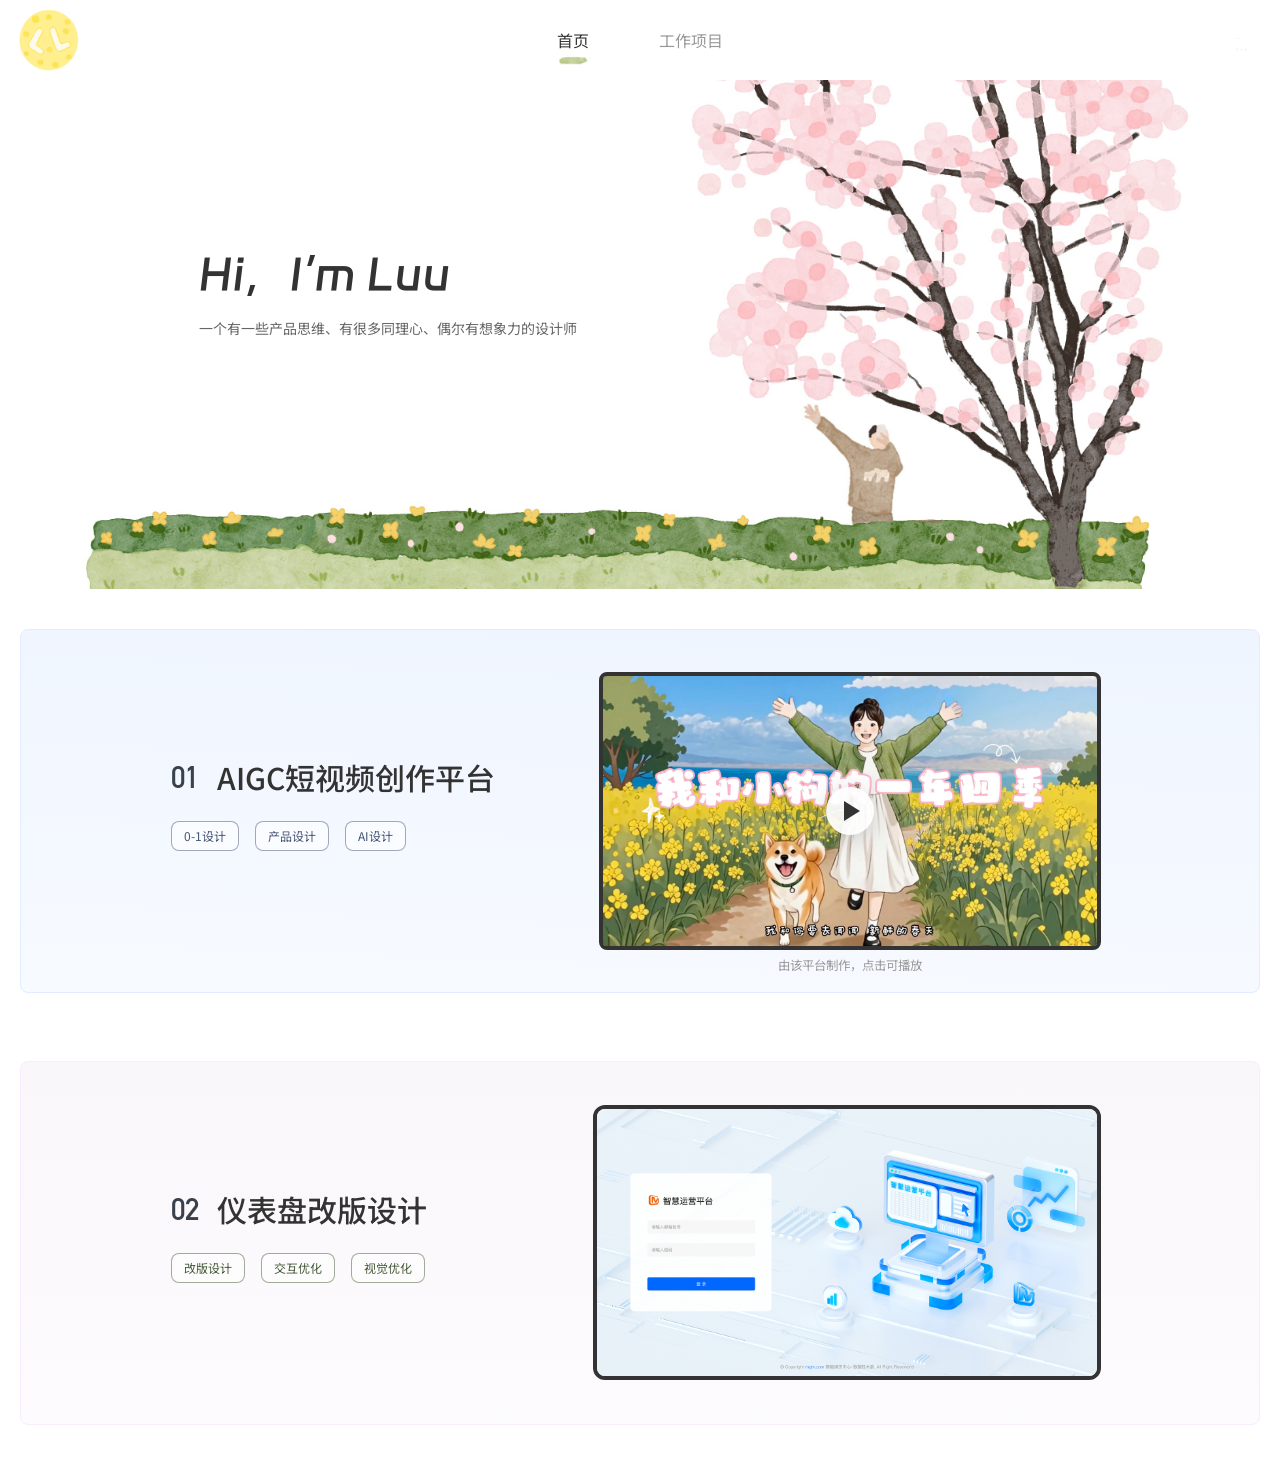
==== commit 871ac7f1: "Rename assets/ to static/ for GitHub Pages (assets path was 404) Co-authored-by: Cursor <cursoragent" ====
--- a/index.html
+++ b/index.html
@@ -13,7 +13,7 @@
     />
     <link
       rel="preload"
-      href="assets/fonts/DingTalk-JinBuTi.ttf"
+      href="static/fonts/DingTalk-JinBuTi.ttf"
       as="font"
       type="font/ttf"
       crossorigin
@@ -29,7 +29,7 @@
           <span class="header-logo-visual">
             <img
               class="header-logo-idle"
-              src="assets/logo/logo-idle.png"
+              src="static/logo/logo-idle.png"
               alt=""
               width="72"
               height="72"
@@ -39,7 +39,7 @@
             <span class="header-logo-live" aria-hidden="true">
               <img
                 class="header-logo-circle"
-                src="assets/logo/logo-circle.png"
+                src="static/logo/logo-circle.png"
                 alt=""
                 width="72"
                 height="72"
@@ -47,7 +47,7 @@
               />
               <img
                 class="header-logo-leg header-logo-leg--left"
-                src="assets/logo/logo-left-leg.png"
+                src="static/logo/logo-left-leg.png"
                 alt=""
                 width="72"
                 height="72"
@@ -55,7 +55,7 @@
               />
               <img
                 class="header-logo-leg header-logo-leg--right"
-                src="assets/logo/logo-right-leg.png"
+                src="static/logo/logo-right-leg.png"
                 alt=""
                 width="72"
                 height="72"
@@ -124,7 +124,7 @@
 
         <img
           class="header-deco"
-          src="assets/figma-nav-deco.png"
+          src="static/figma-nav-deco.png"
           alt=""
           width="38"
           height="23"
@@ -139,14 +139,14 @@
         <div class="hero-stage" id="hero-stage">
           <img
             class="hero-stage-bg"
-            src="assets/figma-hero-main.png"
+            src="static/figma-hero-main.png"
             alt=""
             decoding="async"
           />
           <video
             class="hero-stage-video"
             id="hero-hover-video"
-            src="assets/hero-character-hover.mp4"
+            src="static/hero-character-hover.mp4"
             muted
             playsinline
             loop
@@ -193,16 +193,15 @@
                     preload="metadata"
                     aria-label="AIGC 短视频创作平台宣传视频"
                   >
-                    <source src="assets/3月10日(2) 2.MP4" type="video/mp4" />
                     <source
-                      src="assets/3%E6%9C%8810%E6%97%A5%282%29%202.MP4"
+                      src="static/3%E6%9C%8810%E6%97%A5%282%29%202%20%281%29.mp4"
                       type="video/mp4"
                     />
                   </video>
                   <div class="project-card-video-poster-layer" data-video-poster>
                     <img
                       class="project-card-video-poster-img"
-                      src="assets/shouzhen.png"
+                      src="static/shouzhen.png"
                       alt=""
                       width="3024"
                       height="1688"
@@ -260,7 +259,7 @@
             <div class="project-card-visual-col">
               <div class="project-card-visual project-card-visual--thumb">
                 <img
-                  src="assets/project-dash-thumb.png"
+                  src="static/project-dash-thumb.png"
                   alt="仪表盘改版界面预览"
                   width="1440"
                   height="780"
--- a/styles.css
+++ b/styles.css
@@ -3,7 +3,7 @@
   src:
     local("DingTalk JinBuTi"),
     local("DingTalk Jin Bu Ti"),
-    url("assets/fonts/DingTalk-JinBuTi.ttf") format("truetype");
+    url("static/fonts/DingTalk-JinBuTi.ttf") format("truetype");
   font-weight: 400;
   font-style: normal;
   font-display: block;
@@ -11,7 +11,7 @@
 
 @font-face {
   font-family: "DIN Alternate";
-  src: url("assets/fonts/DIN%20Alternate%20Bold.ttf") format("truetype");
+  src: url("static/fonts/DIN%20Alternate%20Bold.ttf") format("truetype");
   font-weight: 700;
   font-style: normal;
   font-display: swap;
@@ -389,7 +389,7 @@
   transform: translateX(-50%);
   width: 33px;
   height: 15px;
-  background: url("assets/xuanfu.svg") no-repeat center / contain;
+  background: url("static/xuanfu.svg") no-repeat center / contain;
   pointer-events: none;
 }
 
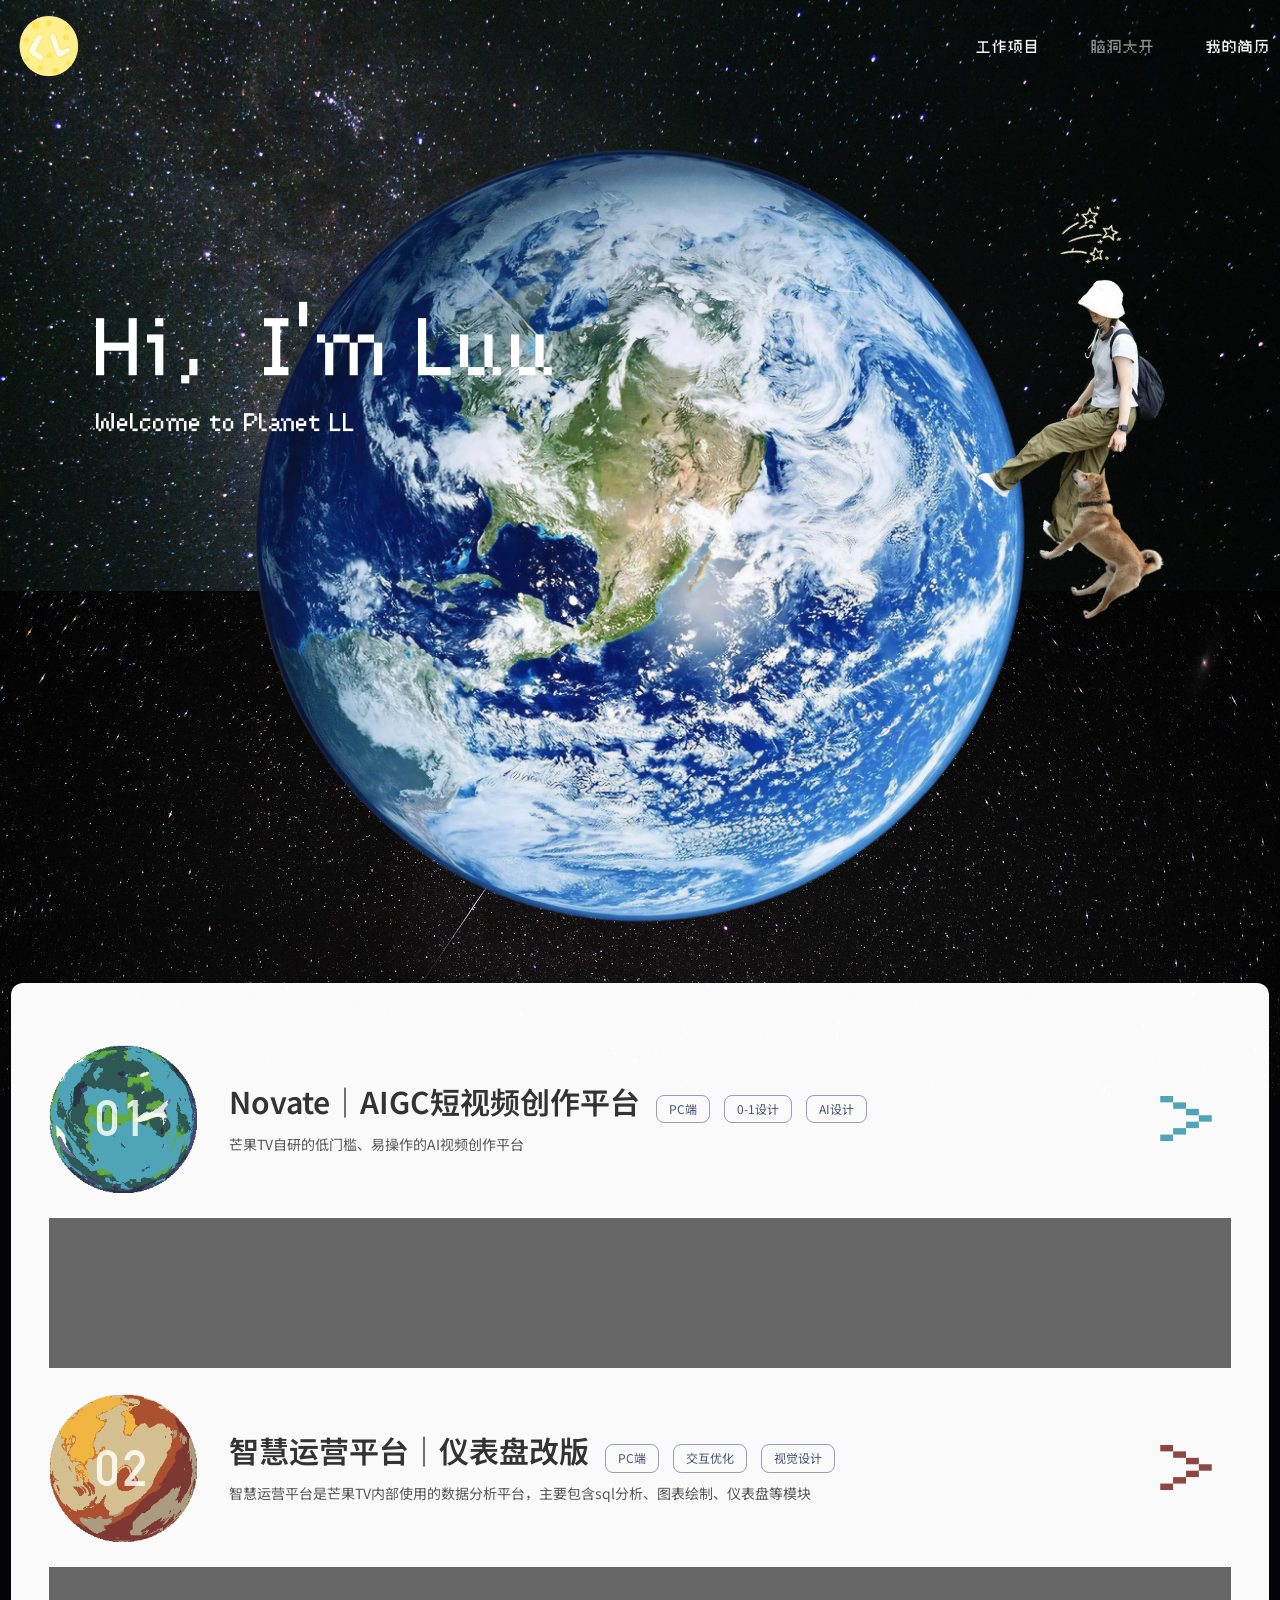
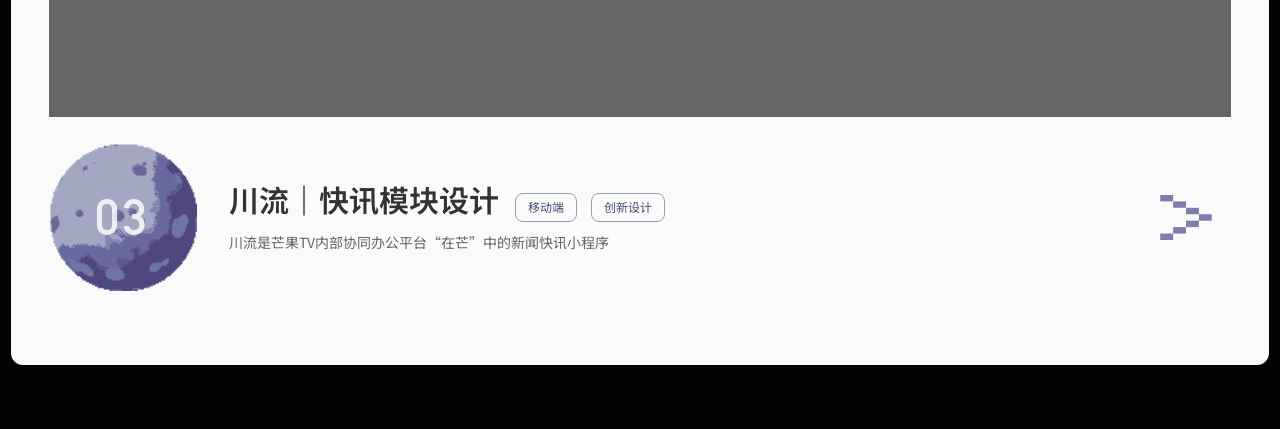
==== commit 58563255: "Redesign home page to Planet LL (Figma), HYPixel font, static hero, project list Co-authored-by: Cur" ====
--- a/index.html
+++ b/index.html
@@ -3,7 +3,7 @@
   <head>
     <meta charset="UTF-8" />
     <meta name="viewport" content="width=device-width, initial-scale=1.0" />
-    <meta name="description" content="Lu 的个人作品集 — 产品设计" />
+    <meta name="description" content="Lu 的个人作品集 — Planet LL" />
     <title>Luu · 个人作品集</title>
     <link rel="preconnect" href="https://fonts.googleapis.com" />
     <link rel="preconnect" href="https://fonts.gstatic.com" crossorigin />
@@ -13,18 +13,18 @@
     />
     <link
       rel="preload"
-      href="static/fonts/DingTalk-JinBuTi.ttf"
+      href="static/fonts/HYPixel9pxJ-2.ttf"
       as="font"
       type="font/ttf"
       crossorigin
     />
     <link rel="stylesheet" href="styles.css" />
   </head>
-  <body>
+  <body class="page-home">
     <a class="skip-link" href="#main">跳到主要内容</a>
 
-    <header class="site-header" id="top">
-      <div class="header-inner">
+    <header class="site-header site-header--planet" id="top">
+      <div class="header-inner header-inner--planet">
         <a class="header-logo" href="index.html#home" aria-label="返回首页" id="header-logo">
           <span class="header-logo-visual">
             <img
@@ -35,7 +35,6 @@
               height="72"
               decoding="async"
             />
-            <!-- 悬停层：与参考一致 — 圆底静止；两腿各一张 absolute inset-0 同尺寸图，用 CSS 复现 Framer rotate（轴心在各 L 顶端） -->
             <span class="header-logo-live" aria-hidden="true">
               <img
                 class="header-logo-circle"
@@ -77,206 +76,222 @@
           <span class="sr-only">打开菜单</span>
         </button>
 
-        <nav class="site-nav" id="site-nav" aria-label="主导航">
-          <ul class="nav-list">
+        <nav class="site-nav site-nav--planet" id="site-nav" aria-label="主导航">
+          <ul class="nav-list nav-list--planet">
             <li>
-              <a class="nav-link is-active" href="#home" data-nav="home">首页</a>
+              <a
+                class="nav-link nav-link--planet"
+                href="#planet-projects"
+                data-nav="work"
+                >工作项目</a
+              >
             </li>
-            <li class="nav-item nav-item--dropdown" data-nav="work">
-              <a
-                class="nav-link nav-link--dropdown-trigger"
-                href="#project-dashboard"
-                id="nav-work-trigger"
-                data-nav="work"
+            <li class="nav-item nav-item--creative">
+              <button
+                type="button"
+                class="nav-link nav-link--planet nav-link--creative"
+                id="nav-creative-trigger"
                 aria-expanded="false"
-                aria-haspopup="true"
-                aria-controls="nav-work-menu"
-                >工作项目</a
-              >
+                aria-controls="nav-creative-popover"
+                data-nav="creative"
+              >
+                脑洞大开
+              </button>
               <div
-                class="nav-dropdown"
-                id="nav-work-menu"
-                role="menu"
-                aria-label="工作项目列表"
-              >
-                <div class="nav-dropdown-inner">
-                  <a
-                    class="nav-dropdown-card nav-dropdown-card--blue"
-                    role="menuitem"
-                    href="case-aigc-showcase.html"
-                  >
-                    <span class="nav-dropdown-title">AIGC短视频创作平台</span>
-                    <span class="nav-dropdown-desc">芒果TV自研的低门槛、易操作的AI视频创作平台</span>
-                  </a>
-                  <a
-                    class="nav-dropdown-card nav-dropdown-card--lavender"
-                    role="menuitem"
-                    href="case-dash-showcase.html"
-                  >
-                    <span class="nav-dropdown-title">智慧运营平台-仪表盘改版设计</span>
-                    <span class="nav-dropdown-desc">芒果TV内部数据分析平台</span>
-                  </a>
-                </div>
-              </div>
+                class="nav-creative-popover"
+                id="nav-creative-popover"
+                role="tooltip"
+                aria-hidden="true"
+              >
+                <img
+                  class="nav-creative-popover-art"
+                  src="static/home/nav-bubble-art.png"
+                  alt=""
+                  width="192"
+                  height="109"
+                  decoding="async"
+                />
+                <p class="nav-creative-popover-text">暂时还没开完😅</p>
+              </div>
+            </li>
+            <li>
+              <button
+                type="button"
+                class="nav-link nav-link--planet nav-link--resume"
+                data-nav="resume"
+              >
+                我的简历
+              </button>
             </li>
           </ul>
         </nav>
-
-        <img
-          class="header-deco"
-          src="static/figma-nav-deco.png"
-          alt=""
-          width="38"
-          height="23"
-          decoding="async"
-          aria-hidden="true"
-        />
       </div>
     </header>
 
     <main id="main">
-      <section class="hero" id="home" data-section="home" aria-labelledby="hero-title">
-        <div class="hero-stage" id="hero-stage">
-          <img
-            class="hero-stage-bg"
-            src="static/figma-hero-main.png"
-            alt=""
-            decoding="async"
-          />
-          <video
-            class="hero-stage-video"
-            id="hero-hover-video"
-            src="static/hero-character-hover.mp4"
-            muted
-            playsinline
-            loop
-            preload="metadata"
-            aria-hidden="true"
-          ></video>
-          <button
-            type="button"
-            class="hero-person-hit"
-            id="hero-person-hit"
-            aria-label="查看小人动画（悬停或聚焦时播放）"
-          ></button>
-          <div class="hero-stage-copy">
-            <h1 id="hero-title" class="hero-title">Hi，I’m Luu</h1>
-            <p class="hero-bio">一个有一些产品思维、有很多同理心、偶尔有想象力的设计师</p>
+      <section class="planet-hero" id="home" aria-labelledby="planet-hero-title">
+        <div class="planet-hero-sky" aria-hidden="true">
+          <div class="planet-hero-sky-flip">
+            <img src="static/home/hero-bg-milky-way.jpg" alt="" decoding="async" />
+          </div>
+        </div>
+        <div class="planet-hero-meteor" aria-hidden="true">
+          <img src="static/home/hero-meteor-strip.png" alt="" decoding="async" />
+        </div>
+
+        <div class="planet-hero-stage">
+          <img
+            class="planet-hero-earth"
+            src="static/home/hero-earth-collage.png"
+            alt=""
+            decoding="async"
+          />
+          <img
+            class="planet-hero-object"
+            src="static/home/hero-object-doodle.png"
+            alt=""
+            decoding="async"
+          />
+          <img
+            class="planet-hero-corner"
+            src="static/home/hero-corner-doodle.png"
+            alt=""
+            decoding="async"
+          />
+          <img
+            class="planet-hero-side"
+            src="static/home/hero-side-collage.png"
+            alt=""
+            decoding="async"
+          />
+
+          <div class="planet-hero-copy">
+            <h1 id="planet-hero-title" class="planet-hero-title">Hi，I'm Luu</h1>
+            <p class="planet-hero-sub">Welcome to Planet LL</p>
           </div>
         </div>
       </section>
 
-      <div class="projects-wrap">
-        <article
-          class="project-card project-card--blue project-card--link project-card--split"
-          id="project-aigc"
-          data-section="creative"
-        >
-          <div class="project-card-inner project-card-inner--figma-aigc">
-            <div class="project-card-text">
-              <h2 class="project-card-title-row">
-                <span class="project-index">01</span>
-                <span class="project-card-title">AIGC短视频创作平台</span>
-              </h2>
-              <div class="project-tags project-tags--blue">
-                <span class="tag">0-1设计</span>
-                <span class="tag">产品设计</span>
-                <span class="tag">AI设计</span>
-              </div>
-            </div>
-            <div class="project-card-visual-col">
-              <div class="project-card-visual project-card-visual--thumb project-card-video-shell">
-                <div class="project-card-video-widget">
-                  <video
-                    class="project-card-video"
-                    playsinline
-                    preload="metadata"
-                    aria-label="AIGC 短视频创作平台宣传视频"
-                  >
-                    <source
-                      src="static/3%E6%9C%8810%E6%97%A5%282%29%202%20%281%29.mp4"
-                      type="video/mp4"
-                    />
-                  </video>
-                  <div class="project-card-video-poster-layer" data-video-poster>
-                    <img
-                      class="project-card-video-poster-img"
-                      src="static/shouzhen.png"
-                      alt=""
-                      width="3024"
-                      height="1688"
-                      decoding="async"
-                    />
-                    <button
-                      type="button"
-                      class="project-card-video-play"
-                      aria-label="播放视频"
-                    >
-                      <svg
-                        class="project-card-video-play-icon"
-                        width="48"
-                        height="48"
-                        viewBox="0 0 48 48"
-                        aria-hidden="true"
-                        focusable="false"
-                      >
-                        <circle cx="24" cy="24" r="24" fill="rgba(255,255,255,0.92)" />
-                        <path fill="#333333" d="M18 14 34 24 18 34z" />
-                      </svg>
-                    </button>
+      <section
+        class="planet-projects"
+        id="planet-projects"
+        aria-label="工作项目"
+      >
+        <div class="planet-projects-card">
+          <article class="planet-row planet-row--link">
+            <a
+              class="planet-row-hit"
+              href="case-aigc-showcase.html"
+              aria-label="Novate｜AIGC短视频创作平台 — 查看案例"
+            ></a>
+            <div class="planet-row-inner">
+              <div class="planet-index" aria-hidden="true">
+                <img
+                  class="planet-index-bg"
+                  src="static/home/planet-01-bg.png"
+                  alt=""
+                  width="148"
+                  height="148"
+                  decoding="async"
+                />
+                <span class="planet-index-num">01</span>
+              </div>
+              <div class="planet-row-body">
+                <div class="planet-row-head">
+                  <h2 class="planet-row-title">Novate｜AIGC短视频创作平台</h2>
+                  <div class="planet-tags">
+                    <span class="planet-tag">PC端</span>
+                    <span class="planet-tag">0-1设计</span>
+                    <span class="planet-tag">AI设计</span>
                   </div>
                 </div>
-              </div>
-              <p class="project-card-video-caption">由该平台制作，点击可播放</p>
+                <p class="planet-row-desc">
+                  芒果TV自研的低门槛、易操作的AI视频创作平台
+                </p>
+              </div>
+              <div class="planet-row-arrow">
+                <img src="static/home/arrow-aigc.svg" alt="" width="90" height="90" decoding="async" />
+              </div>
             </div>
+          </article>
+
+          <div class="planet-divider" aria-hidden="true">
+            <img src="static/home/divider-line.svg" alt="" decoding="async" />
+          </div>
+
+          <article class="planet-row planet-row--link">
             <a
-              class="project-card-text-hit"
-              href="case-aigc-showcase.html"
-              aria-label="AIGC短视频创作平台 — 打开案例长图（站内）"
-            >
-              <span class="sr-only">AIGC短视频创作平台</span>
-            </a>
-          </div>
-        </article>
-
-        <article
-          class="project-card project-card--lavender project-card--link project-card--split"
-          id="project-dashboard"
-          data-section="work"
-        >
-          <div class="project-card-inner project-card-inner--figma-dash">
-            <div class="project-card-text">
-              <h2 class="project-card-title-row">
-                <span class="project-index">02</span>
-                <span class="project-card-title">仪表盘改版设计</span>
-              </h2>
-              <div class="project-tags project-tags--green">
-                <span class="tag">改版设计</span>
-                <span class="tag">交互优化</span>
-                <span class="tag">视觉优化</span>
+              class="planet-row-hit"
+              href="case-dash-showcase.html"
+              aria-label="智慧运营平台｜仪表盘改版 — 查看案例"
+            ></a>
+            <div class="planet-row-inner">
+              <div class="planet-index" aria-hidden="true">
+                <img
+                  class="planet-index-bg"
+                  src="static/home/planet-02-bg.png"
+                  alt=""
+                  width="148"
+                  height="148"
+                  decoding="async"
+                />
+                <span class="planet-index-num">02</span>
+              </div>
+              <div class="planet-row-body">
+                <div class="planet-row-head">
+                  <h2 class="planet-row-title">智慧运营平台｜仪表盘改版</h2>
+                  <div class="planet-tags">
+                    <span class="planet-tag">PC端</span>
+                    <span class="planet-tag">交互优化</span>
+                    <span class="planet-tag">视觉设计</span>
+                  </div>
+                </div>
+                <p class="planet-row-desc">
+                  智慧运营平台是芒果TV内部使用的数据分析平台，主要包含sql分析、图表绘制、仪表盘等模块
+                </p>
+              </div>
+              <div class="planet-row-arrow">
+                <img src="static/home/arrow-dash.svg" alt="" width="90" height="90" decoding="async" />
               </div>
             </div>
-            <div class="project-card-visual-col">
-              <div class="project-card-visual project-card-visual--thumb">
-                <img
-                  src="static/project-dash-thumb.png"
-                  alt="仪表盘改版界面预览"
-                  width="1440"
-                  height="780"
-                  loading="lazy"
-                />
+          </article>
+
+          <div class="planet-divider" aria-hidden="true">
+            <img src="static/home/divider-line.svg" alt="" decoding="async" />
+          </div>
+
+          <article class="planet-row planet-row--static">
+            <div class="planet-row-inner">
+              <div class="planet-index" aria-hidden="true">
+                <img
+                  class="planet-index-bg"
+                  src="static/home/planet-03-bg.png"
+                  alt=""
+                  width="148"
+                  height="148"
+                  decoding="async"
+                />
+                <span class="planet-index-num">03</span>
+              </div>
+              <div class="planet-row-body">
+                <div class="planet-row-head">
+                  <h2 class="planet-row-title">川流｜快讯模块设计</h2>
+                  <div class="planet-tags">
+                    <span class="planet-tag">移动端</span>
+                    <span class="planet-tag">创新设计</span>
+                  </div>
+                </div>
+                <p class="planet-row-desc">
+                  川流是芒果TV内部协同办公平台“在芒”中的新闻快讯小程序
+                </p>
+              </div>
+              <div class="planet-row-arrow planet-row-arrow--muted">
+                <img src="static/home/arrow-chuanliu.svg" alt="" width="90" height="90" decoding="async" />
               </div>
             </div>
-            <a
-              class="project-card-text-hit"
-              href="case-dash-showcase.html"
-              aria-label="仪表盘改版设计 — 打开案例长图（站内）"
-            >
-              <span class="sr-only">仪表盘改版设计</span>
-            </a>
-          </div>
-        </article>
-      </div>
+          </article>
+        </div>
+      </section>
     </main>
 
     <script src="main.js" defer></script>
--- a/styles.css
+++ b/styles.css
@@ -13,6 +13,16 @@
   font-family: "DIN Alternate";
   src: url("static/fonts/DIN%20Alternate%20Bold.ttf") format("truetype");
   font-weight: 700;
+  font-style: normal;
+  font-display: swap;
+}
+
+@font-face {
+  font-family: "HYPixel 9px J";
+  src:
+    local("HYPixel 9px J"),
+    url("static/fonts/HYPixel9pxJ-2.ttf") format("truetype");
+  font-weight: 400;
   font-style: normal;
   font-display: swap;
 }
@@ -1715,3 +1725,485 @@
   box-shadow: none;
   border-radius: 0;
 }
+
+/* —— Planet LL 首页（Figma 4535:4660） —— */
+.page-home {
+  background: #050508;
+}
+
+.page-home .site-header--planet {
+  position: absolute;
+  left: 0;
+  right: 0;
+  top: 0;
+  z-index: 200;
+  background: transparent;
+  transition:
+    background 0.35s var(--ease),
+    backdrop-filter 0.35s var(--ease);
+}
+
+.page-home .site-header--planet.is-scrolled {
+  background: rgba(5, 5, 12, 0.72);
+  backdrop-filter: blur(10px);
+  -webkit-backdrop-filter: blur(10px);
+}
+
+.page-home .header-inner--planet {
+  justify-content: flex-end;
+  padding-top: 12px;
+  padding-bottom: 12px;
+  min-height: 92px;
+}
+
+.page-home .site-nav--planet {
+  flex: 0 1 auto;
+}
+
+.page-home .nav-list--planet {
+  gap: clamp(1.25rem, 4vw, 3.75rem);
+}
+
+.page-home .nav-link--planet {
+  font-family: "HYPixel 9px J", monospace;
+  font-size: 16px;
+  line-height: 28px;
+  color: #ffffff;
+  padding: 0.35rem 0;
+  border: none;
+  background: transparent;
+  cursor: pointer;
+  font-variant-numeric: tabular-nums;
+}
+
+.page-home .nav-link--creative {
+  color: #909090;
+}
+
+.page-home .nav-link--planet:hover,
+.page-home .nav-link--planet:focus-visible {
+  color: #ffffff;
+  outline: none;
+}
+
+.page-home .nav-link--creative:hover,
+.page-home .nav-link--creative:focus-visible {
+  color: #c8c8c8;
+}
+
+.page-home .nav-link--planet.is-active {
+  color: #ffffff;
+  padding-bottom: 0.35rem;
+}
+
+.page-home .nav-link--planet.is-active::after {
+  display: none;
+}
+
+.page-home .nav-item--creative {
+  position: relative;
+}
+
+.page-home .nav-creative-popover {
+  position: absolute;
+  left: 50%;
+  top: calc(100% + 10px);
+  transform: translateX(-50%);
+  width: min(240px, 72vw);
+  pointer-events: none;
+  opacity: 0;
+  visibility: hidden;
+  transition:
+    opacity 0.2s var(--ease),
+    visibility 0.2s;
+  z-index: 210;
+  filter: drop-shadow(0 8px 24px rgba(0, 0, 0, 0.35));
+}
+
+.page-home .nav-creative-popover-art {
+  width: 100%;
+  height: auto;
+  display: block;
+}
+
+.page-home .nav-creative-popover-text {
+  position: absolute;
+  left: 50%;
+  top: 42%;
+  transform: translate(-50%, -50%);
+  margin: 0;
+  font-family: "HYPixel 9px J", monospace;
+  font-size: 14px;
+  line-height: 1.4;
+  color: #ffffff;
+  text-align: center;
+  white-space: nowrap;
+  pointer-events: none;
+}
+
+@media (hover: hover) and (pointer: fine) {
+  .page-home .nav-item--creative:hover .nav-creative-popover,
+  .page-home .nav-item--creative:focus-within .nav-creative-popover {
+    opacity: 1;
+    visibility: visible;
+  }
+}
+
+.page-home .nav-toggle-bar {
+  background: #ffffff;
+}
+
+@media (max-width: 820px) {
+  .page-home .site-header .header-logo {
+    left: calc(44px + var(--layout-gutter) + 4px);
+  }
+
+  .page-home .site-nav {
+    background: rgba(8, 10, 22, 0.96);
+  }
+
+  .page-home .nav-link--planet {
+    color: #f0f0f0;
+  }
+
+  .page-home .nav-link--creative {
+    color: #909090;
+  }
+
+  .page-home .nav-creative-popover {
+    position: static;
+    transform: none;
+    width: 100%;
+    margin-top: 0.5rem;
+    pointer-events: auto;
+    filter: none;
+  }
+
+  .page-home .nav-item--creative.is-open .nav-creative-popover {
+    opacity: 1;
+    visibility: visible;
+  }
+}
+
+/* Hero */
+.planet-hero {
+  position: relative;
+  width: 100%;
+  max-width: calc(1px * var(--zpj-artboard));
+  margin: 0 auto;
+  min-height: clamp(520px, 92vw, 960px);
+  padding-bottom: clamp(4rem, 14vw, 10rem);
+  overflow: hidden;
+}
+
+.planet-hero-sky {
+  position: absolute;
+  inset: 0;
+  overflow: hidden;
+  pointer-events: none;
+}
+
+.planet-hero-sky-flip {
+  width: 100%;
+  height: 100%;
+  transform: rotate(180deg) scaleY(-1);
+}
+
+.planet-hero-sky-flip img {
+  width: 100%;
+  height: 100%;
+  object-fit: cover;
+  display: block;
+}
+
+.planet-hero-meteor {
+  position: absolute;
+  left: 0;
+  right: 0;
+  bottom: 0;
+  height: min(46%, 661px);
+  pointer-events: none;
+  overflow: hidden;
+}
+
+.planet-hero-meteor img {
+  width: 100%;
+  height: 145%;
+  object-fit: cover;
+  object-position: top center;
+  display: block;
+}
+
+.planet-hero-stage {
+  position: relative;
+  z-index: 2;
+  width: 100%;
+  max-width: 1440px;
+  margin: 0 auto;
+  min-height: clamp(420px, 65vw, 760px);
+}
+
+.planet-hero-earth {
+  position: relative;
+  display: block;
+  width: min(1000px, 94vw);
+  height: auto;
+  margin: clamp(5rem, 14vw, 8.5rem) auto 0;
+  z-index: 1;
+}
+
+.planet-hero-object {
+  position: absolute;
+  width: clamp(72px, 14vw, 140px);
+  height: auto;
+  right: 10%;
+  top: 18%;
+  z-index: 3;
+  transform: rotate(24deg);
+}
+
+.planet-hero-corner {
+  position: absolute;
+  width: clamp(120px, 22vw, 240px);
+  height: auto;
+  right: 4%;
+  top: 8%;
+  z-index: 2;
+  transform: rotate(42deg);
+}
+
+.planet-hero-side {
+  position: absolute;
+  width: clamp(100px, 18vw, 227px);
+  height: auto;
+  right: 6%;
+  top: 38%;
+  z-index: 4;
+  transform: rotate(-126deg) scaleY(-1);
+}
+
+.planet-hero-copy {
+  position: absolute;
+  left: clamp(1rem, 8vw, 6rem);
+  top: clamp(6rem, 18vw, 10rem);
+  z-index: 5;
+  text-align: left;
+  max-width: min(92vw, 520px);
+}
+
+.planet-hero-title {
+  margin: 0 0 0.75rem;
+  font-family: "HYPixel 9px J", monospace;
+  font-weight: 400;
+  font-size: clamp(2rem, 7vw, 5.625rem);
+  line-height: 1.05;
+  color: #ffffff;
+  letter-spacing: 0.02em;
+}
+
+.planet-hero-sub {
+  margin: 0;
+  font-family: "HYPixel 9px J", monospace;
+  font-size: clamp(0.75rem, 2.2vw, 1.875rem);
+  line-height: 1.35;
+  color: #ffffff;
+}
+
+@media (max-width: 720px) {
+  .planet-hero-object,
+  .planet-hero-corner {
+    opacity: 0.92;
+  }
+
+  .planet-hero-side {
+    width: clamp(72px, 26vw, 120px);
+    right: 2%;
+    top: 42%;
+  }
+
+  .planet-hero-copy {
+    left: 50%;
+    transform: translateX(-50%);
+    text-align: center;
+    width: 100%;
+    padding: 0 1rem;
+    top: clamp(5rem, 22vw, 7rem);
+  }
+
+  .planet-hero-earth {
+    margin-top: clamp(8rem, 28vw, 11rem);
+  }
+}
+
+/* Projects card */
+.planet-projects {
+  position: relative;
+  z-index: 10;
+  width: 100%;
+  max-width: calc(1px * var(--zpj-artboard));
+  margin: -7rem auto 0;
+  padding: 0 var(--layout-gutter) 4rem;
+}
+
+.planet-projects-card {
+  background: rgba(255, 255, 255, 0.98);
+  border-radius: 12px;
+  padding: clamp(1.25rem, 3vw, 2.25rem) clamp(1rem, 3vw, 3.75rem) clamp(2rem, 4vw, 3rem);
+  box-shadow: 0 24px 80px rgba(0, 0, 0, 0.35);
+}
+
+.planet-row {
+  position: relative;
+  padding: clamp(1rem, 2vw, 1.75rem) 0;
+}
+
+.planet-row--link .planet-row-hit {
+  position: absolute;
+  inset: 0;
+  z-index: 3;
+}
+
+.planet-row-inner {
+  position: relative;
+  z-index: 1;
+  display: grid;
+  grid-template-columns: auto 1fr auto;
+  gap: clamp(1rem, 2.5vw, 2rem);
+  align-items: center;
+}
+
+.planet-index {
+  position: relative;
+  width: clamp(72px, 18vw, 148px);
+  height: clamp(72px, 18vw, 148px);
+  flex-shrink: 0;
+}
+
+.planet-index-bg {
+  position: absolute;
+  inset: 0;
+  width: 100%;
+  height: 100%;
+  object-fit: cover;
+}
+
+.planet-index-num {
+  position: absolute;
+  inset: 0;
+  display: flex;
+  align-items: center;
+  justify-content: center;
+  font-family: var(--font-project-index);
+  font-size: clamp(1.75rem, 4.5vw, 3.125rem);
+  font-weight: 700;
+  letter-spacing: 0.08em;
+  color: rgba(255, 255, 255, 0.82);
+}
+
+.planet-row-body {
+  min-width: 0;
+}
+
+.planet-row-head {
+  display: flex;
+  flex-wrap: wrap;
+  align-items: baseline;
+  gap: 0.75rem 1rem;
+  margin-bottom: 0.65rem;
+}
+
+.planet-row-title {
+  margin: 0;
+  font-size: clamp(1.125rem, 2.4vw, 1.875rem);
+  font-weight: 600;
+  color: #333333;
+  line-height: 1.3;
+}
+
+.planet-tags {
+  display: flex;
+  flex-wrap: wrap;
+  gap: 0.5rem 0.875rem;
+  align-items: center;
+}
+
+.planet-tag {
+  display: inline-flex;
+  align-items: center;
+  justify-content: center;
+  padding: 6px 12px;
+  border-radius: 8px;
+  border: 1px solid rgba(73, 85, 117, 0.55);
+  font-size: 12px;
+  line-height: 1.2;
+  color: #495575;
+}
+
+.planet-row-desc {
+  margin: 0;
+  font-size: 14px;
+  line-height: 1.55;
+  color: rgba(51, 51, 51, 0.82);
+}
+
+.planet-row--static .planet-row-desc {
+  color: #666666;
+}
+
+.planet-row-arrow {
+  flex-shrink: 0;
+  width: clamp(56px, 12vw, 90px);
+  height: clamp(56px, 12vw, 90px);
+  pointer-events: none;
+}
+
+.planet-row-arrow img {
+  width: 100%;
+  height: 100%;
+  object-fit: contain;
+}
+
+.planet-row--static {
+  cursor: default;
+}
+
+.planet-row--static .planet-row-arrow--muted {
+  opacity: 0.85;
+}
+
+.planet-divider {
+  width: 100%;
+  line-height: 0;
+}
+
+.planet-divider img {
+  width: 100%;
+  height: auto;
+  display: block;
+}
+
+@media (max-width: 720px) {
+  .planet-projects {
+    margin-top: -3rem;
+  }
+
+  .planet-row-inner {
+    grid-template-columns: 1fr;
+    justify-items: start;
+    gap: 1rem;
+  }
+
+  .planet-row-arrow {
+    justify-self: end;
+    margin-top: -0.5rem;
+  }
+
+  .planet-row-head {
+    flex-direction: column;
+    align-items: flex-start;
+  }
+}
+
+.page-home #planet-projects {
+  scroll-margin-top: 96px;
+}
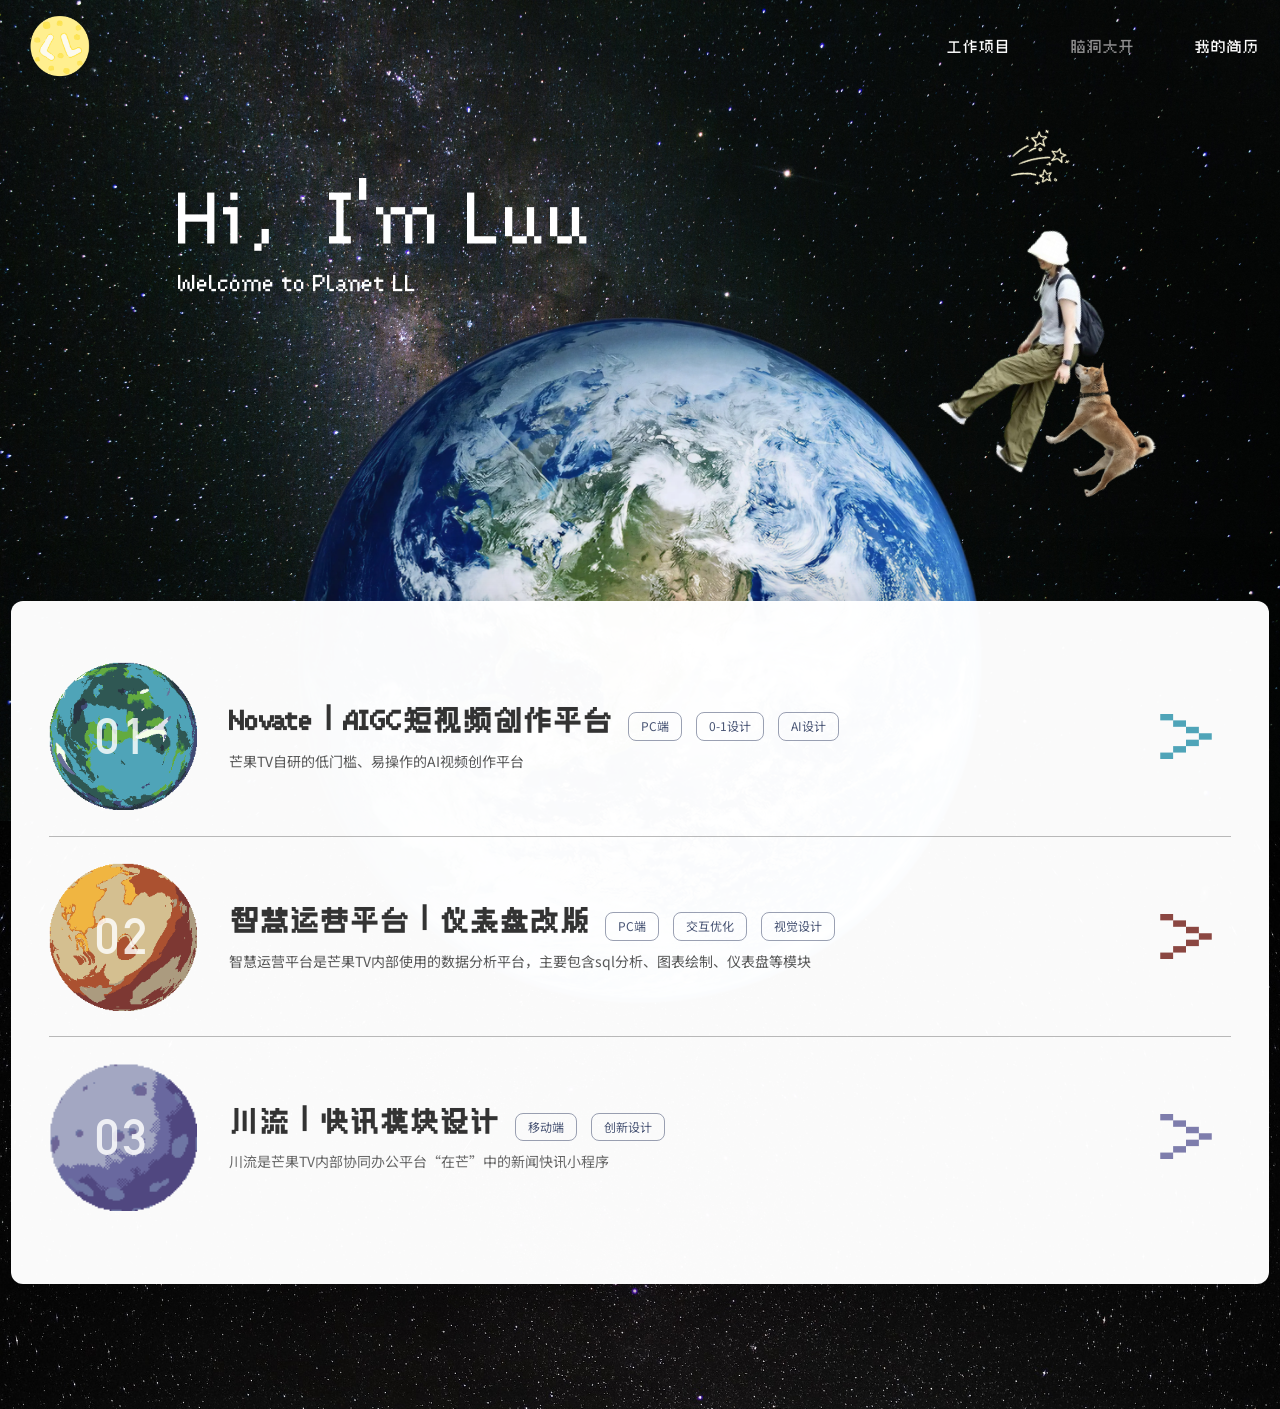
==== commit d226d16a: "Fix Planet LL layout: Figma-scale hero, HR dividers, nav font/bubble, card overlap Co-authored-by: C" ====
--- a/index.html
+++ b/index.html
@@ -215,9 +215,7 @@
             </div>
           </article>
 
-          <div class="planet-divider" aria-hidden="true">
-            <img src="static/home/divider-line.svg" alt="" decoding="async" />
-          </div>
+          <hr class="planet-divider-line" aria-hidden="true" />
 
           <article class="planet-row planet-row--link">
             <a
@@ -256,9 +254,7 @@
             </div>
           </article>
 
-          <div class="planet-divider" aria-hidden="true">
-            <img src="static/home/divider-line.svg" alt="" decoding="async" />
-          </div>
+          <hr class="planet-divider-line" aria-hidden="true" />
 
           <article class="planet-row planet-row--static">
             <div class="planet-row-inner">
--- a/styles.css
+++ b/styles.css
@@ -1751,9 +1751,18 @@
 
 .page-home .header-inner--planet {
   justify-content: flex-end;
-  padding-top: 12px;
-  padding-bottom: 12px;
+  align-items: center;
+  padding: 20px 22px;
   min-height: 92px;
+  width: 100%;
+  max-width: 1440px;
+  margin-left: auto;
+  margin-right: auto;
+  box-sizing: border-box;
+}
+
+.page-home .site-header .header-logo {
+  left: 22px;
 }
 
 .page-home .site-nav--planet {
@@ -1764,8 +1773,19 @@
   gap: clamp(1.25rem, 4vw, 3.75rem);
 }
 
+@media (min-width: 821px) {
+  .page-home .nav-list--planet {
+    gap: 60px;
+  }
+}
+
+.page-home .site-nav--planet .nav-link,
+.page-home .site-nav--planet button.nav-link {
+  font-family: "HYPixel 9px J", "Noto Sans SC", sans-serif;
+}
+
 .page-home .nav-link--planet {
-  font-family: "HYPixel 9px J", monospace;
+  font-family: "HYPixel 9px J", "Noto Sans SC", sans-serif !important;
   font-size: 16px;
   line-height: 28px;
   color: #ffffff;
@@ -1774,6 +1794,7 @@
   background: transparent;
   cursor: pointer;
   font-variant-numeric: tabular-nums;
+  -webkit-font-smoothing: antialiased;
 }
 
 .page-home .nav-link--creative {
@@ -1849,13 +1870,26 @@
   }
 }
 
+/* 触摸设备：禁用 hover 悬浮规则，仅靠脚本控制的 .is-open */
+@media (hover: none) {
+  .page-home .nav-creative-popover {
+    opacity: 0 !important;
+    visibility: hidden !important;
+  }
+
+  .page-home .nav-item--creative.is-open .nav-creative-popover {
+    opacity: 1 !important;
+    visibility: visible !important;
+  }
+}
+
 .page-home .nav-toggle-bar {
   background: #ffffff;
 }
 
 @media (max-width: 820px) {
   .page-home .site-header .header-logo {
-    left: calc(44px + var(--layout-gutter) + 4px);
+    left: calc(44px + 22px);
   }
 
   .page-home .site-nav {
@@ -1870,37 +1904,58 @@
     color: #909090;
   }
 
+  /* 气泡始终在按钮下方展开，避免流入正文区域 */
+  .page-home .nav-item--creative {
+    position: relative;
+    width: 100%;
+  }
+
   .page-home .nav-creative-popover {
-    position: static;
+    position: absolute;
+    left: 0;
+    top: calc(100% + 10px);
     transform: none;
-    width: 100%;
-    margin-top: 0.5rem;
-    pointer-events: auto;
-    filter: none;
-  }
-
-  .page-home .nav-item--creative.is-open .nav-creative-popover {
+    width: min(260px, 92vw);
+    margin-top: 0;
+    pointer-events: none;
+    filter: drop-shadow(0 8px 24px rgba(0, 0, 0, 0.35));
+  }
+
+  .page-home .site-nav.is-open .nav-item--creative.is-open .nav-creative-popover {
     opacity: 1;
     visibility: visible;
-  }
-}
-
-/* Hero */
+    pointer-events: auto;
+  }
+
+  .page-home .site-nav:not(.is-open) .nav-creative-popover {
+    opacity: 0 !important;
+    visibility: hidden !important;
+  }
+}
+
+/* Hero — 按 Figma 画板 1440×1585 比例定位（坐标换算为百分比） */
 .planet-hero {
+  --planet-frame-w: 1440;
+  --planet-frame-h: 1585;
   position: relative;
   width: 100%;
-  max-width: calc(1px * var(--zpj-artboard));
+  max-width: calc(1px * var(--planet-frame-w));
   margin: 0 auto;
-  min-height: clamp(520px, 92vw, 960px);
-  padding-bottom: clamp(4rem, 14vw, 10rem);
+  /* 随宽度等比缩放高度，避免窄屏出现巨大空白或裁切 */
+  min-height: max(560px, min(1585px, calc(100vw * var(--planet-frame-h) / var(--planet-frame-w))));
   overflow: hidden;
+  background: #050508;
 }
 
 .planet-hero-sky {
   position: absolute;
-  inset: 0;
+  left: 0;
+  right: 0;
+  top: 0;
+  height: calc(100% * 960 / var(--planet-frame-h));
   overflow: hidden;
   pointer-events: none;
+  z-index: 0;
 }
 
 .planet-hero-sky-flip {
@@ -1913,6 +1968,7 @@
   width: 100%;
   height: 100%;
   object-fit: cover;
+  object-position: center;
   display: block;
 }
 
@@ -1920,82 +1976,88 @@
   position: absolute;
   left: 0;
   right: 0;
-  bottom: 0;
-  height: min(46%, 661px);
+  top: calc(100% * 924 / var(--planet-frame-h));
+  height: calc(100% * 661 / var(--planet-frame-h));
   pointer-events: none;
   overflow: hidden;
+  z-index: 1;
 }
 
 .planet-hero-meteor img {
   width: 100%;
-  height: 145%;
+  height: 100%;
   object-fit: cover;
-  object-position: top center;
+  object-position: center top;
   display: block;
 }
 
 .planet-hero-stage {
-  position: relative;
+  position: absolute;
+  inset: 0;
   z-index: 2;
-  width: 100%;
-  max-width: 1440px;
-  margin: 0 auto;
-  min-height: clamp(420px, 65vw, 760px);
+  pointer-events: none;
+}
+
+.planet-hero-stage img {
+  pointer-events: none;
 }
 
 .planet-hero-earth {
-  position: relative;
-  display: block;
-  width: min(1000px, 94vw);
+  position: absolute;
+  left: 50%;
+  top: calc(100% * 343 / var(--planet-frame-h));
+  transform: translateX(-50%);
+  width: min(1000px, calc(100% * 1000 / var(--planet-frame-w)));
   height: auto;
-  margin: clamp(5rem, 14vw, 8.5rem) auto 0;
-  z-index: 1;
+  max-width: 94vw;
+  z-index: 3;
 }
 
 .planet-hero-object {
   position: absolute;
-  width: clamp(72px, 14vw, 140px);
+  right: calc(100% * 210 / var(--planet-frame-w));
+  top: calc(100% * 260 / var(--planet-frame-h));
+  width: min(140px, calc(100% * 140 / var(--planet-frame-w)));
   height: auto;
-  right: 10%;
-  top: 18%;
-  z-index: 3;
+  z-index: 5;
   transform: rotate(24deg);
 }
 
 .planet-hero-corner {
   position: absolute;
-  width: clamp(120px, 22vw, 240px);
+  right: calc(100% * 120 / var(--planet-frame-w));
+  top: calc(100% * 140 / var(--planet-frame-h));
+  width: min(240px, calc(100% * 260 / var(--planet-frame-w)));
   height: auto;
-  right: 4%;
-  top: 8%;
-  z-index: 2;
+  z-index: 4;
   transform: rotate(42deg);
 }
 
 .planet-hero-side {
   position: absolute;
-  width: clamp(100px, 18vw, 227px);
+  right: calc(100% * 100 / var(--planet-frame-w));
+  top: calc(100% * 380 / var(--planet-frame-h));
+  width: min(227px, calc(100% * 227 / var(--planet-frame-w)));
   height: auto;
-  right: 6%;
-  top: 38%;
-  z-index: 4;
+  z-index: 6;
   transform: rotate(-126deg) scaleY(-1);
 }
 
 .planet-hero-copy {
   position: absolute;
-  left: clamp(1rem, 8vw, 6rem);
-  top: clamp(6rem, 18vw, 10rem);
-  z-index: 5;
+  left: calc(100% * 200 / var(--planet-frame-w));
+  top: calc(100% * 195 / var(--planet-frame-h));
+  transform: none;
+  z-index: 7;
   text-align: left;
-  max-width: min(92vw, 520px);
+  max-width: min(42vw, 560px);
 }
 
 .planet-hero-title {
-  margin: 0 0 0.75rem;
-  font-family: "HYPixel 9px J", monospace;
+  margin: 0 0 0.5rem;
+  font-family: "HYPixel 9px J", "Noto Sans SC", sans-serif;
   font-weight: 400;
-  font-size: clamp(2rem, 7vw, 5.625rem);
+  font-size: clamp(2rem, 6.25vw, 5.625rem);
   line-height: 1.05;
   color: #ffffff;
   letter-spacing: 0.02em;
@@ -2003,45 +2065,69 @@
 
 .planet-hero-sub {
   margin: 0;
-  font-family: "HYPixel 9px J", monospace;
-  font-size: clamp(0.75rem, 2.2vw, 1.875rem);
+  font-family: "HYPixel 9px J", "Noto Sans SC", sans-serif;
+  font-size: clamp(0.7rem, 2vw, 1.875rem);
   line-height: 1.35;
   color: #ffffff;
 }
 
-@media (max-width: 720px) {
+@media (max-width: 900px) {
+  .planet-hero-copy {
+    left: 50%;
+    top: calc(100% * 160 / var(--planet-frame-h));
+    transform: translateX(-50%);
+    width: calc(100% - 2rem);
+    max-width: 520px;
+    text-align: center;
+  }
+
+  .planet-hero-earth {
+    width: min(94vw, 720px);
+    top: calc(100% * 360 / var(--planet-frame-h));
+  }
+
+  .planet-hero-object {
+    width: min(88px, 18vw);
+    right: 8%;
+    top: calc(100% * 300 / var(--planet-frame-h));
+  }
+
+  .planet-hero-corner {
+    width: min(140px, 28vw);
+    right: 4%;
+    top: calc(100% * 200 / var(--planet-frame-h));
+    opacity: 0.95;
+  }
+
+  .planet-hero-side {
+    width: min(100px, 22vw);
+    right: 6%;
+    top: calc(100% * 430 / var(--planet-frame-h));
+    opacity: 0.95;
+  }
+}
+
+@media (max-width: 520px) {
+  .planet-hero {
+    min-height: 640px;
+  }
+
   .planet-hero-object,
   .planet-hero-corner {
-    opacity: 0.92;
-  }
-
-  .planet-hero-side {
-    width: clamp(72px, 26vw, 120px);
-    right: 2%;
-    top: 42%;
-  }
-
-  .planet-hero-copy {
-    left: 50%;
-    transform: translateX(-50%);
-    text-align: center;
-    width: 100%;
-    padding: 0 1rem;
-    top: clamp(5rem, 22vw, 7rem);
-  }
-
-  .planet-hero-earth {
-    margin-top: clamp(8rem, 28vw, 11rem);
-  }
-}
-
-/* Projects card */
+    opacity: 0.85;
+  }
+}
+
+/* Projects card — 白卡片顶对齐稿面约 y=676，与 Hero 重叠 */
 .planet-projects {
   position: relative;
   z-index: 10;
   width: 100%;
   max-width: calc(1px * var(--zpj-artboard));
-  margin: -7rem auto 0;
+  margin-top: calc(-1 * min(909px, 100vw * 909 / 1440));
+  margin-left: auto;
+  margin-right: auto;
+  margin-bottom: 0;
   padding: 0 var(--layout-gutter) 4rem;
 }
 
@@ -2114,6 +2200,7 @@
 
 .planet-row-title {
   margin: 0;
+  font-family: "HYPixel 9px J", "Noto Sans SC", sans-serif;
   font-size: clamp(1.125rem, 2.4vw, 1.875rem);
   font-weight: 600;
   color: #333333;
@@ -2171,20 +2258,17 @@
   opacity: 0.85;
 }
 
-.planet-divider {
-  width: 100%;
-  line-height: 0;
-}
-
-.planet-divider img {
-  width: 100%;
-  height: auto;
-  display: block;
+.planet-divider-line {
+  width: 100%;
+  height: 1px;
+  margin: 0;
+  border: 0;
+  background: rgba(102, 102, 102, 0.45);
 }
 
 @media (max-width: 720px) {
   .planet-projects {
-    margin-top: -3rem;
+    margin-top: calc(-1 * min(420px, 85vw));
   }
 
   .planet-row-inner {
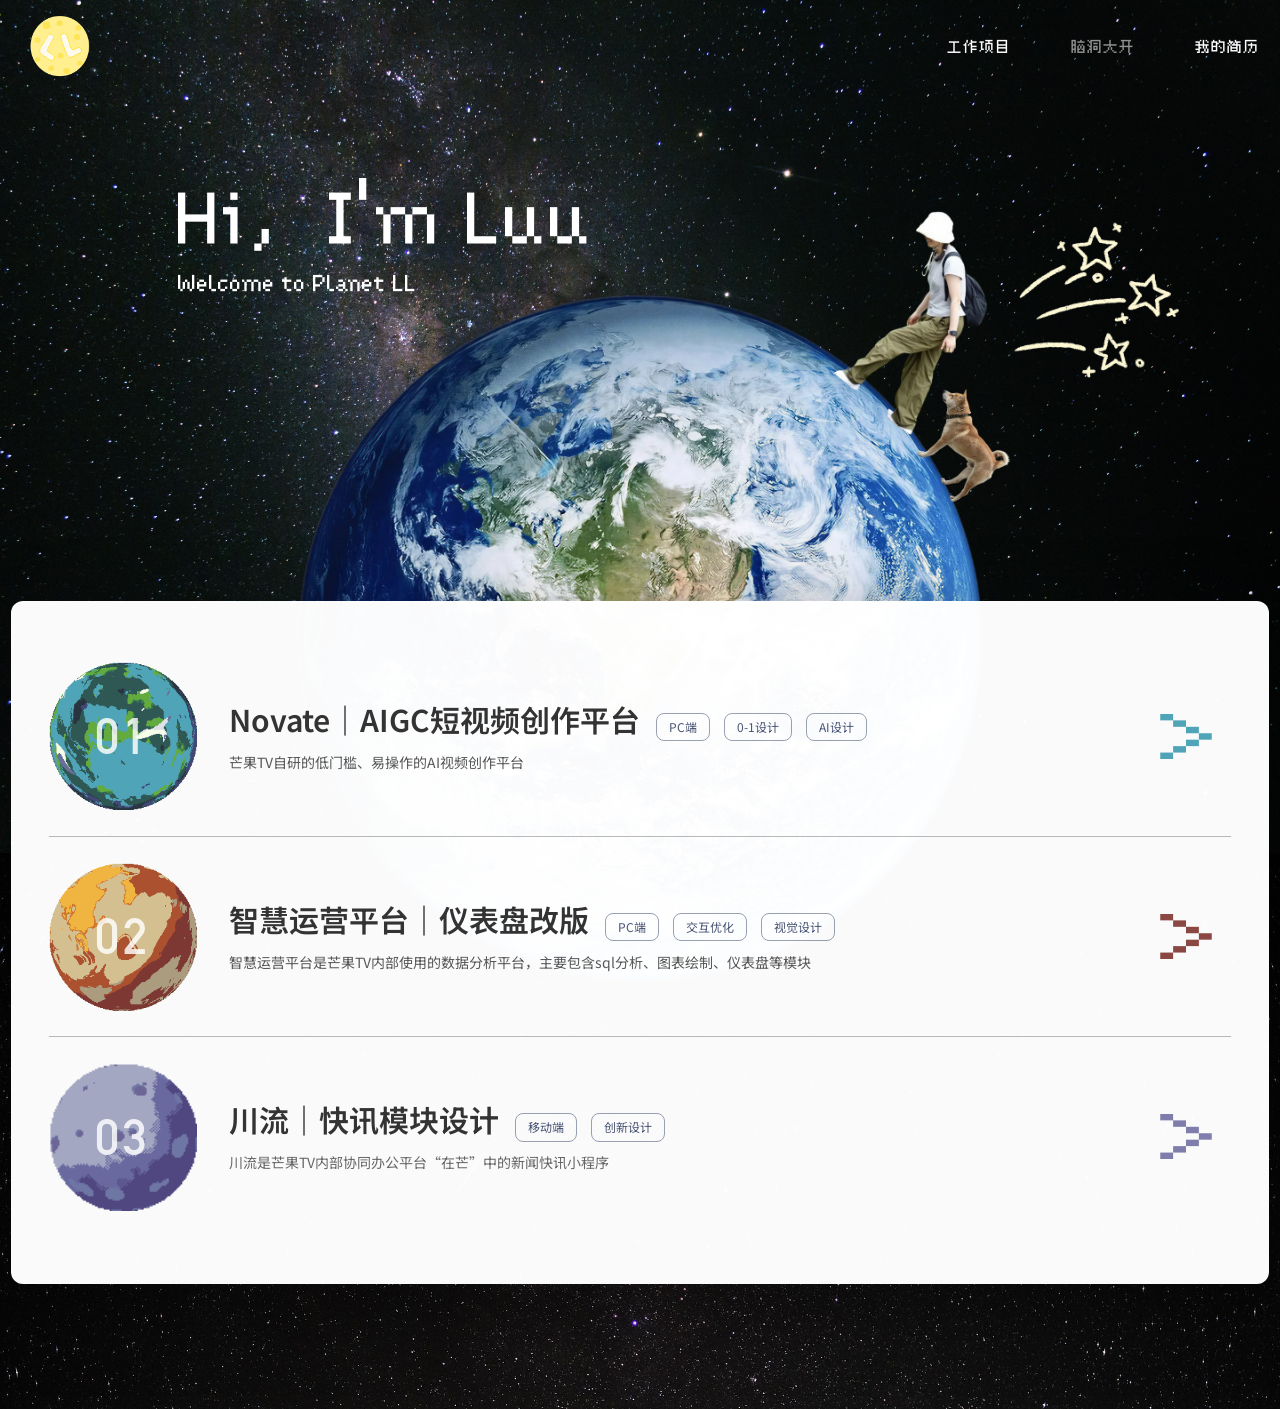
==== commit 341162f1: "Sync Planet LL home with updated Figma: single hero collage, new bubble asset, meteor strip Co-autho" ====
--- a/index.html
+++ b/index.html
@@ -102,16 +102,16 @@
                 id="nav-creative-popover"
                 role="tooltip"
                 aria-hidden="true"
+                aria-label="暂时还没开完"
               >
                 <img
                   class="nav-creative-popover-art"
-                  src="static/home/nav-bubble-art.png"
+                  src="static/home/nav-bubble-group.png"
                   alt=""
                   width="192"
                   height="109"
                   decoding="async"
                 />
-                <p class="nav-creative-popover-text">暂时还没开完😅</p>
               </div>
             </li>
             <li>
@@ -136,32 +136,16 @@
           </div>
         </div>
         <div class="planet-hero-meteor" aria-hidden="true">
-          <img src="static/home/hero-meteor-strip.png" alt="" decoding="async" />
+          <img src="static/home/hero-meteor-strip.jpg" alt="" decoding="async" />
         </div>
 
         <div class="planet-hero-stage">
           <img
-            class="planet-hero-earth"
-            src="static/home/hero-earth-collage.png"
+            class="planet-hero-collage"
+            src="static/home/hero-collage-main.png"
             alt=""
-            decoding="async"
-          />
-          <img
-            class="planet-hero-object"
-            src="static/home/hero-object-doodle.png"
-            alt=""
-            decoding="async"
-          />
-          <img
-            class="planet-hero-corner"
-            src="static/home/hero-corner-doodle.png"
-            alt=""
-            decoding="async"
-          />
-          <img
-            class="planet-hero-side"
-            src="static/home/hero-side-collage.png"
-            alt=""
+            width="1160"
+            height="916"
             decoding="async"
           />
 
--- a/styles.css
+++ b/styles.css
@@ -1726,7 +1726,7 @@
   border-radius: 0;
 }
 
-/* —— Planet LL 首页（Figma 4535:4660） —— */
+/* —— Planet LL 首页（Figma 4535:4660，随稿更新） —— */
 .page-home {
   background: #050508;
 }
@@ -1830,7 +1830,7 @@
   left: 50%;
   top: calc(100% + 10px);
   transform: translateX(-50%);
-  width: min(240px, 72vw);
+  width: min(192px, 72vw);
   pointer-events: none;
   opacity: 0;
   visibility: hidden;
@@ -1847,21 +1847,6 @@
   display: block;
 }
 
-.page-home .nav-creative-popover-text {
-  position: absolute;
-  left: 50%;
-  top: 42%;
-  transform: translate(-50%, -50%);
-  margin: 0;
-  font-family: "HYPixel 9px J", monospace;
-  font-size: 14px;
-  line-height: 1.4;
-  color: #ffffff;
-  text-align: center;
-  white-space: nowrap;
-  pointer-events: none;
-}
-
 @media (hover: hover) and (pointer: fine) {
   .page-home .nav-item--creative:hover .nav-creative-popover,
   .page-home .nav-item--creative:focus-within .nav-creative-popover {
@@ -1870,7 +1855,6 @@
   }
 }
 
-/* 触摸设备：禁用 hover 悬浮规则，仅靠脚本控制的 .is-open */
 @media (hover: none) {
   .page-home .nav-creative-popover {
     opacity: 0 !important;
@@ -1904,7 +1888,6 @@
     color: #909090;
   }
 
-  /* 气泡始终在按钮下方展开，避免流入正文区域 */
   .page-home .nav-item--creative {
     position: relative;
     width: 100%;
@@ -1933,7 +1916,7 @@
   }
 }
 
-/* Hero — 按 Figma 画板 1440×1585 比例定位（坐标换算为百分比） */
+/* Hero — 画板 1440×1585；主视觉为单张合成图 Group 284538 */
 .planet-hero {
   --planet-frame-w: 1440;
   --planet-frame-h: 1585;
@@ -1941,7 +1924,6 @@
   width: 100%;
   max-width: calc(1px * var(--planet-frame-w));
   margin: 0 auto;
-  /* 随宽度等比缩放高度，避免窄屏出现巨大空白或裁切 */
   min-height: max(560px, min(1585px, calc(100vw * var(--planet-frame-h) / var(--planet-frame-w))));
   overflow: hidden;
   background: #050508;
@@ -1976,8 +1958,8 @@
   position: absolute;
   left: 0;
   right: 0;
-  top: calc(100% * 924 / var(--planet-frame-h));
-  height: calc(100% * 661 / var(--planet-frame-h));
+  top: calc(100% * 960 / var(--planet-frame-h));
+  height: calc(100% * 625 / var(--planet-frame-h));
   pointer-events: none;
   overflow: hidden;
   z-index: 1;
@@ -1998,56 +1980,21 @@
   pointer-events: none;
 }
 
-.planet-hero-stage img {
-  pointer-events: none;
-}
-
-.planet-hero-earth {
-  position: absolute;
-  left: 50%;
-  top: calc(100% * 343 / var(--planet-frame-h));
-  transform: translateX(-50%);
-  width: min(1000px, calc(100% * 1000 / var(--planet-frame-w)));
+.planet-hero-collage {
+  position: absolute;
+  left: calc(100% * 220 / var(--planet-frame-w));
+  top: calc(100% * 201 / var(--planet-frame-h));
+  width: calc(100% * 1160 / var(--planet-frame-w));
   height: auto;
-  max-width: 94vw;
+  aspect-ratio: 1160 / 916;
+  max-width: calc(100% - 2rem);
   z-index: 3;
-}
-
-.planet-hero-object {
-  position: absolute;
-  right: calc(100% * 210 / var(--planet-frame-w));
-  top: calc(100% * 260 / var(--planet-frame-h));
-  width: min(140px, calc(100% * 140 / var(--planet-frame-w)));
-  height: auto;
-  z-index: 5;
-  transform: rotate(24deg);
-}
-
-.planet-hero-corner {
-  position: absolute;
-  right: calc(100% * 120 / var(--planet-frame-w));
-  top: calc(100% * 140 / var(--planet-frame-h));
-  width: min(240px, calc(100% * 260 / var(--planet-frame-w)));
-  height: auto;
-  z-index: 4;
-  transform: rotate(42deg);
-}
-
-.planet-hero-side {
-  position: absolute;
-  right: calc(100% * 100 / var(--planet-frame-w));
-  top: calc(100% * 380 / var(--planet-frame-h));
-  width: min(227px, calc(100% * 227 / var(--planet-frame-w)));
-  height: auto;
-  z-index: 6;
-  transform: rotate(-126deg) scaleY(-1);
 }
 
 .planet-hero-copy {
   position: absolute;
   left: calc(100% * 200 / var(--planet-frame-w));
   top: calc(100% * 195 / var(--planet-frame-h));
-  transform: none;
   z-index: 7;
   text-align: left;
   max-width: min(42vw, 560px);
@@ -2081,29 +2028,11 @@
     text-align: center;
   }
 
-  .planet-hero-earth {
+  .planet-hero-collage {
+    left: 50%;
+    transform: translateX(-50%);
     width: min(94vw, 720px);
-    top: calc(100% * 360 / var(--planet-frame-h));
-  }
-
-  .planet-hero-object {
-    width: min(88px, 18vw);
-    right: 8%;
-    top: calc(100% * 300 / var(--planet-frame-h));
-  }
-
-  .planet-hero-corner {
-    width: min(140px, 28vw);
-    right: 4%;
-    top: calc(100% * 200 / var(--planet-frame-h));
-    opacity: 0.95;
-  }
-
-  .planet-hero-side {
-    width: min(100px, 22vw);
-    right: 6%;
-    top: calc(100% * 430 / var(--planet-frame-h));
-    opacity: 0.95;
+    top: calc(100% * 320 / var(--planet-frame-h));
   }
 }
 
@@ -2111,14 +2040,9 @@
   .planet-hero {
     min-height: 640px;
   }
-
-  .planet-hero-object,
-  .planet-hero-corner {
-    opacity: 0.85;
-  }
-}
-
-/* Projects card — 白卡片顶对齐稿面约 y=676，与 Hero 重叠 */
+}
+
+/* Projects card — 白卡片顶约 y=676，与 Hero 重叠 */
 .planet-projects {
   position: relative;
   z-index: 10;
@@ -2200,7 +2124,7 @@
 
 .planet-row-title {
   margin: 0;
-  font-family: "HYPixel 9px J", "Noto Sans SC", sans-serif;
+  font-family: var(--font-sans);
   font-size: clamp(1.125rem, 2.4vw, 1.875rem);
   font-weight: 600;
   color: #333333;
@@ -2221,6 +2145,7 @@
   padding: 6px 12px;
   border-radius: 8px;
   border: 1px solid rgba(73, 85, 117, 0.55);
+  font-family: var(--font-sans);
   font-size: 12px;
   line-height: 1.2;
   color: #495575;
@@ -2228,6 +2153,7 @@
 
 .planet-row-desc {
   margin: 0;
+  font-family: var(--font-sans);
   font-size: 14px;
   line-height: 1.55;
   color: rgba(51, 51, 51, 0.82);
@@ -2291,3 +2217,4 @@
 .page-home #planet-projects {
   scroll-margin-top: 96px;
 }
+
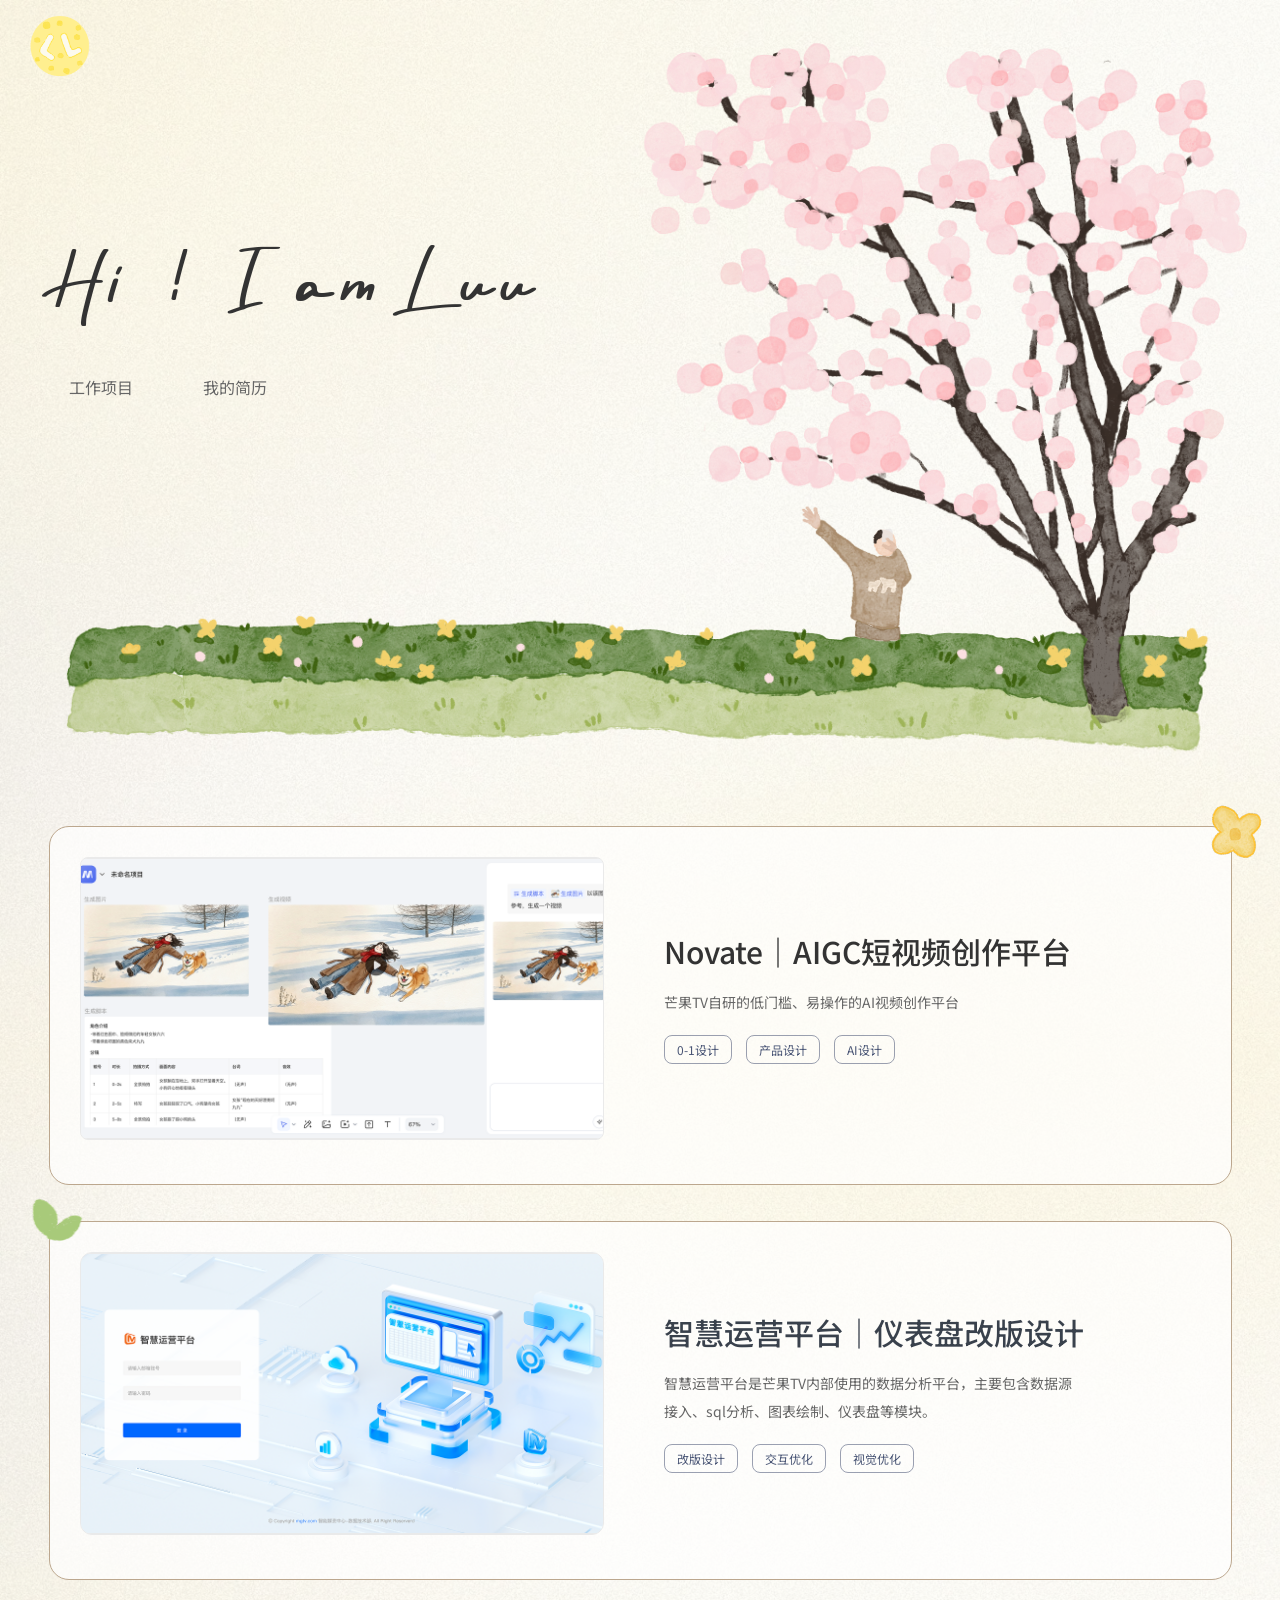
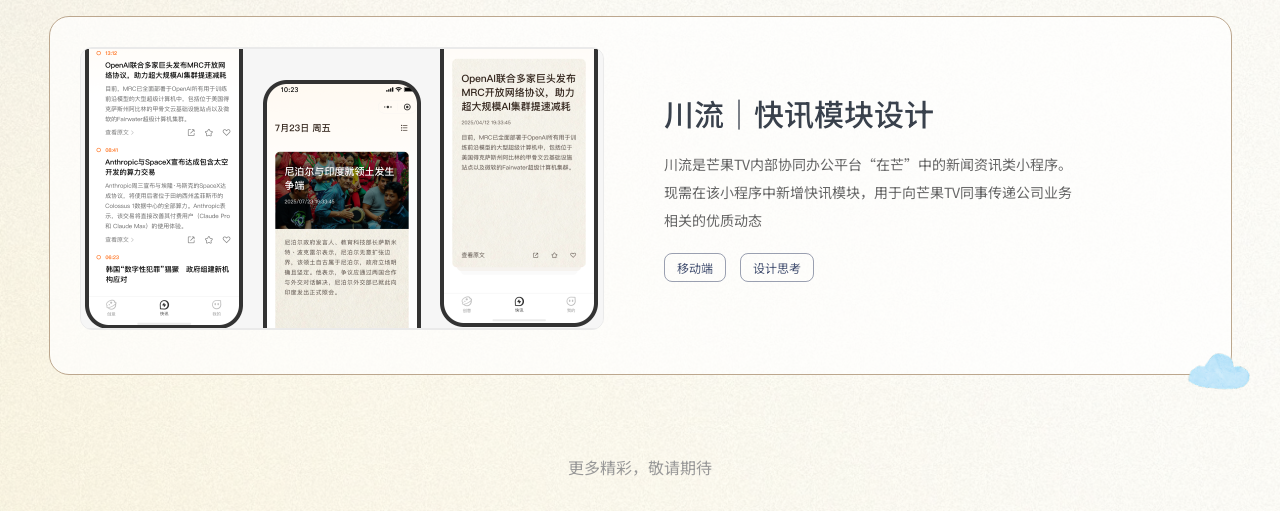
==== commit 73993107: "Update homepage hero, project cards, and static assets Refresh zpj-v2 layout (hero person, card grid" ====
--- a/index.html
+++ b/index.html
@@ -3,28 +3,22 @@
   <head>
     <meta charset="UTF-8" />
     <meta name="viewport" content="width=device-width, initial-scale=1.0" />
-    <meta name="description" content="Lu 的个人作品集 — Planet LL" />
+    <meta name="description" content="Lu 的个人作品集" />
     <title>Luu · 个人作品集</title>
     <link rel="preconnect" href="https://fonts.googleapis.com" />
     <link rel="preconnect" href="https://fonts.gstatic.com" crossorigin />
     <link
-      href="https://fonts.googleapis.com/css2?family=Noto+Sans+SC:wght@400;500;600;700&display=swap"
+      href="https://fonts.googleapis.com/css2?family=Noto+Sans+SC:wght@400;500;600&display=swap"
       rel="stylesheet"
     />
-    <link
-      rel="preload"
-      href="static/fonts/HYPixel9pxJ-2.ttf"
-      as="font"
-      type="font/ttf"
-      crossorigin
-    />
-    <link rel="stylesheet" href="styles.css" />
+    <link rel="preload" href="fonts/Rayleigh-Demo-Version-2.otf" as="font" type="font/otf" crossorigin />
+    <link rel="stylesheet" href="styles.css?v=4" />
   </head>
-  <body class="page-home">
+  <body class="page-home zpj-v2">
     <a class="skip-link" href="#main">跳到主要内容</a>
 
-    <header class="site-header site-header--planet" id="top">
-      <div class="header-inner header-inner--planet">
+    <header class="site-header site-header--planet site-header--cream" id="top">
+      <div class="header-inner header-inner--planet header-inner--cream">
         <a class="header-logo" href="index.html#home" aria-label="返回首页" id="header-logo">
           <span class="header-logo-visual">
             <img
@@ -76,52 +70,20 @@
           <span class="sr-only">打开菜单</span>
         </button>
 
-        <nav class="site-nav site-nav--planet" id="site-nav" aria-label="主导航">
-          <ul class="nav-list nav-list--planet">
+        <nav class="site-nav site-nav--planet site-nav--cream site-nav--zpj-drawer" id="site-nav" aria-label="主导航">
+          <ul class="nav-list nav-list--planet nav-list--cream">
+            <li>
+              <a class="nav-link nav-link--planet" href="#zpj-projects" data-nav="work">工作项目</a>
+            </li>
             <li>
               <a
-                class="nav-link nav-link--planet"
-                href="#planet-projects"
-                data-nav="work"
-                >工作项目</a
+                class="nav-link nav-link--planet nav-link--resume"
+                href="static/Resume.png"
+                target="_blank"
+                rel="noopener noreferrer"
+                data-nav="resume"
+                >我的简历</a
               >
-            </li>
-            <li class="nav-item nav-item--creative">
-              <button
-                type="button"
-                class="nav-link nav-link--planet nav-link--creative"
-                id="nav-creative-trigger"
-                aria-expanded="false"
-                aria-controls="nav-creative-popover"
-                data-nav="creative"
-              >
-                脑洞大开
-              </button>
-              <div
-                class="nav-creative-popover"
-                id="nav-creative-popover"
-                role="tooltip"
-                aria-hidden="true"
-                aria-label="暂时还没开完"
-              >
-                <img
-                  class="nav-creative-popover-art"
-                  src="static/home/nav-bubble-group.png"
-                  alt=""
-                  width="192"
-                  height="109"
-                  decoding="async"
-                />
-              </div>
-            </li>
-            <li>
-              <button
-                type="button"
-                class="nav-link nav-link--planet nav-link--resume"
-                data-nav="resume"
-              >
-                我的简历
-              </button>
             </li>
           </ul>
         </nav>
@@ -129,149 +91,171 @@
     </header>
 
     <main id="main">
-      <section class="planet-hero" id="home" aria-labelledby="planet-hero-title">
-        <div class="planet-hero-sky" aria-hidden="true">
-          <div class="planet-hero-sky-flip">
-            <img src="static/home/hero-bg-milky-way.jpg" alt="" decoding="async" />
-          </div>
-        </div>
-        <div class="planet-hero-meteor" aria-hidden="true">
-          <img src="static/home/hero-meteor-strip.jpg" alt="" decoding="async" />
-        </div>
-
-        <div class="planet-hero-stage">
-          <img
-            class="planet-hero-collage"
-            src="static/home/hero-collage-main.png"
-            alt=""
-            width="1160"
-            height="916"
-            decoding="async"
-          />
-
-          <div class="planet-hero-copy">
-            <h1 id="planet-hero-title" class="planet-hero-title">Hi，I'm Luu</h1>
-            <p class="planet-hero-sub">Welcome to Planet LL</p>
+      <section class="zpj-hero" id="home" aria-labelledby="zpj-hero-title">
+        <div class="zpj-hero-inner">
+          <div class="zpj-hero-art">
+            <div class="zpj-hero-tree-wrap" aria-hidden="true">
+              <img
+                class="zpj-hero-tree"
+                src="static/tree.png"
+                alt=""
+                width="1270"
+                height="762"
+                decoding="async"
+              />
+            </div>
+            <h1 id="zpj-hero-title" class="zpj-hero-title">Hi&nbsp;&nbsp;!&nbsp;&nbsp;I&nbsp;am&nbsp;Luu</h1>
+            <nav class="zpj-hero-nav" aria-label="页面导航">
+              <a class="zpj-hero-nav-link" href="#zpj-projects" data-nav="work">工作项目</a>
+              <a
+                class="zpj-hero-nav-link"
+                href="static/Resume.png"
+                target="_blank"
+                rel="noopener noreferrer"
+                data-nav="resume"
+                >我的简历</a
+              >
+            </nav>
+            <!-- 人物：更新资源后改 ?v=（与 main.js 同步）；悬停换 GIF 见 main.js -->
+            <div
+              id="hero-person"
+              class="zpj-hero-person"
+              tabindex="0"
+              role="img"
+              aria-label="装饰小人，悬停播放动效"
+            >
+              <img
+                id="hero-person-img"
+                class="zpj-hero-person-img"
+                src="static/person.png?v=5"
+                alt=""
+                width="268"
+                height="358"
+                decoding="async"
+                loading="eager"
+                fetchpriority="high"
+                draggable="false"
+              />
+            </div>
           </div>
         </div>
       </section>
 
-      <section
-        class="planet-projects"
-        id="planet-projects"
-        aria-label="工作项目"
-      >
-        <div class="planet-projects-card">
-          <article class="planet-row planet-row--link">
-            <a
-              class="planet-row-hit"
-              href="case-aigc-showcase.html"
-              aria-label="Novate｜AIGC短视频创作平台 — 查看案例"
-            ></a>
-            <div class="planet-row-inner">
-              <div class="planet-index" aria-hidden="true">
-                <img
-                  class="planet-index-bg"
-                  src="static/home/planet-01-bg.png"
-                  alt=""
-                  width="148"
-                  height="148"
-                  decoding="async"
-                />
-                <span class="planet-index-num">01</span>
+      <section class="zpj-projects" id="zpj-projects" aria-label="工作项目">
+        <div class="zpj-projects-inner">
+        <a
+          class="zpj-card zpj-card--link"
+          href="project1.html"
+          aria-label="Novate｜AIGC短视频创作平台 — 查看案例"
+        >
+          <span
+            class="zpj-card-decor zpj-card-decor--flower"
+            data-decor-still="static/card1-flower.png"
+            data-decor-gif="static/flower_move.gif"
+            aria-hidden="true"
+          >
+            <img
+              src="static/card1-flower.png"
+              alt=""
+              width="81"
+              height="75"
+              decoding="async"
+            />
+          </span>
+          <div class="zpj-card-inner">
+            <div class="zpj-card-thumb zpj-card-thumb--r8">
+              <img src="static/card1.png" alt="" width="524" height="283" decoding="async" />
+            </div>
+            <div class="zpj-card-body">
+              <h2 class="zpj-card-title">Novate｜AIGC短视频创作平台</h2>
+              <p class="zpj-card-desc">
+                芒果TV自研的低门槛、易操作的AI视频创作平台
+              </p>
+              <div class="zpj-card-tags">
+                <span class="zpj-tag">0-1设计</span>
+                <span class="zpj-tag">产品设计</span>
+                <span class="zpj-tag">AI设计</span>
               </div>
-              <div class="planet-row-body">
-                <div class="planet-row-head">
-                  <h2 class="planet-row-title">Novate｜AIGC短视频创作平台</h2>
-                  <div class="planet-tags">
-                    <span class="planet-tag">PC端</span>
-                    <span class="planet-tag">0-1设计</span>
-                    <span class="planet-tag">AI设计</span>
-                  </div>
-                </div>
-                <p class="planet-row-desc">
-                  芒果TV自研的低门槛、易操作的AI视频创作平台
-                </p>
+            </div>
+          </div>
+        </a>
+
+        <a
+          class="zpj-card zpj-card--link"
+          href="project2.html"
+          aria-label="智慧运营平台｜仪表盘改版设计 — 查看案例"
+        >
+          <span
+            class="zpj-card-decor zpj-card-decor--plant"
+            data-decor-still="static/card2-plant.png"
+            data-decor-gif="static/plant_move.gif"
+            aria-hidden="true"
+          >
+            <img
+              src="static/card2-plant.png"
+              alt=""
+              width="72"
+              height="64"
+              decoding="async"
+            />
+          </span>
+          <div class="zpj-card-inner">
+            <div class="zpj-card-thumb zpj-card-thumb--r12">
+              <img src="static/card2.png" alt="" width="524" height="283" decoding="async" />
+            </div>
+            <div class="zpj-card-body">
+              <h2 class="zpj-card-title zpj-card-title--alt">智慧运营平台｜仪表盘改版设计</h2>
+              <p class="zpj-card-desc">
+                智慧运营平台是芒果TV内部使用的数据分析平台，主要包含数据源接入、sql分析、图表绘制、仪表盘等模块。
+              </p>
+              <div class="zpj-card-tags">
+                <span class="zpj-tag">改版设计</span>
+                <span class="zpj-tag">交互优化</span>
+                <span class="zpj-tag">视觉优化</span>
               </div>
-              <div class="planet-row-arrow">
-                <img src="static/home/arrow-aigc.svg" alt="" width="90" height="90" decoding="async" />
+            </div>
+          </div>
+        </a>
+
+        <a
+          class="zpj-card zpj-card--link"
+          href="project3.html"
+          aria-label="川流｜快讯模块设计 — 查看案例"
+        >
+          <span
+            class="zpj-card-decor zpj-card-decor--cloud"
+            data-decor-still="static/card3-cloud.png"
+            data-decor-gif="static/cloud_move.gif?v=2"
+            aria-hidden="true"
+          >
+            <img
+              src="static/card3-cloud.png"
+              alt=""
+              width="80"
+              height="51"
+              decoding="async"
+            />
+          </span>
+          <div class="zpj-card-inner">
+            <div class="zpj-card-thumb zpj-card-thumb--r12 zpj-card-thumb--muted">
+              <img src="static/card3.png" alt="" width="524" height="283" decoding="async" />
+            </div>
+            <div class="zpj-card-body">
+              <h2 class="zpj-card-title zpj-card-title--alt">川流｜快讯模块设计</h2>
+              <p class="zpj-card-desc">
+                川流是芒果TV内部协同办公平台“在芒”中的新闻资讯类小程序。现需在该小程序中新增快讯模块，用于向芒果TV同事传递公司业务相关的优质动态
+              </p>
+              <div class="zpj-card-tags">
+                <span class="zpj-tag">移动端</span>
+                <span class="zpj-tag">设计思考</span>
               </div>
             </div>
-          </article>
-
-          <hr class="planet-divider-line" aria-hidden="true" />
-
-          <article class="planet-row planet-row--link">
-            <a
-              class="planet-row-hit"
-              href="case-dash-showcase.html"
-              aria-label="智慧运营平台｜仪表盘改版 — 查看案例"
-            ></a>
-            <div class="planet-row-inner">
-              <div class="planet-index" aria-hidden="true">
-                <img
-                  class="planet-index-bg"
-                  src="static/home/planet-02-bg.png"
-                  alt=""
-                  width="148"
-                  height="148"
-                  decoding="async"
-                />
-                <span class="planet-index-num">02</span>
-              </div>
-              <div class="planet-row-body">
-                <div class="planet-row-head">
-                  <h2 class="planet-row-title">智慧运营平台｜仪表盘改版</h2>
-                  <div class="planet-tags">
-                    <span class="planet-tag">PC端</span>
-                    <span class="planet-tag">交互优化</span>
-                    <span class="planet-tag">视觉设计</span>
-                  </div>
-                </div>
-                <p class="planet-row-desc">
-                  智慧运营平台是芒果TV内部使用的数据分析平台，主要包含sql分析、图表绘制、仪表盘等模块
-                </p>
-              </div>
-              <div class="planet-row-arrow">
-                <img src="static/home/arrow-dash.svg" alt="" width="90" height="90" decoding="async" />
-              </div>
-            </div>
-          </article>
-
-          <hr class="planet-divider-line" aria-hidden="true" />
-
-          <article class="planet-row planet-row--static">
-            <div class="planet-row-inner">
-              <div class="planet-index" aria-hidden="true">
-                <img
-                  class="planet-index-bg"
-                  src="static/home/planet-03-bg.png"
-                  alt=""
-                  width="148"
-                  height="148"
-                  decoding="async"
-                />
-                <span class="planet-index-num">03</span>
-              </div>
-              <div class="planet-row-body">
-                <div class="planet-row-head">
-                  <h2 class="planet-row-title">川流｜快讯模块设计</h2>
-                  <div class="planet-tags">
-                    <span class="planet-tag">移动端</span>
-                    <span class="planet-tag">创新设计</span>
-                  </div>
-                </div>
-                <p class="planet-row-desc">
-                  川流是芒果TV内部协同办公平台“在芒”中的新闻快讯小程序
-                </p>
-              </div>
-              <div class="planet-row-arrow planet-row-arrow--muted">
-                <img src="static/home/arrow-chuanliu.svg" alt="" width="90" height="90" decoding="async" />
-              </div>
-            </div>
-          </article>
+          </div>
+        </a>
         </div>
       </section>
+
+      <p class="zpj-footer-note" role="note">更多精彩，敬请期待</p>
     </main>
 
     <script src="main.js" defer></script>
--- a/styles.css
+++ b/styles.css
@@ -22,6 +22,14 @@
   src:
     local("HYPixel 9px J"),
     url("static/fonts/HYPixel9pxJ-2.ttf") format("truetype");
+  font-weight: 400;
+  font-style: normal;
+  font-display: swap;
+}
+
+@font-face {
+  font-family: "Rayleigh Demo";
+  src: url("fonts/Rayleigh-Demo-Version-2.otf") format("opentype");
   font-weight: 400;
   font-style: normal;
   font-display: swap;
@@ -46,8 +54,10 @@
   --max: 1300px;
   --header-h: 80px;
   --layout-gutter: 11px;
-  /* Figma：画板 1440 — Hero 主图区 1270×573，左右各 85（85+1270+85=1440） */
+  /* Figma：画板 1440 — Hero 主图区 1270×762（85+1270+85=1440）；勿用 100vw 算 padding，否则会压窄主图 */
   --zpj-artboard: 1440;
+  --zpj-hero-art-w: 1270;
+  --zpj-hero-art-h: 762;
   --zpj-hero-frame-w: 1270;
   --zpj-hero-frame-h: 573;
   --zpj-hero-frame-ml: 85;
@@ -75,6 +85,19 @@
   --zpj-card2-thumb-h: 289;
   --zpj-card2-thumb-radius: 12;
   --zpj-card-stack-gap: 68;
+  /* 首页 zpj 卡片（1183×359：30 边距；文案区 539=420 字宽+119 右留白；左栏 524=1123−60−539） */
+  --zpj-home-card-w: 1183;
+  --zpj-home-card-min-h: 359;
+  --zpj-home-card-pad: 30;
+  --zpj-home-card-thumb-w: 524;
+  --zpj-home-card-thumb-h: 283;
+  --zpj-home-card-col-gap: 60;
+  --zpj-home-card-text-col: 539;
+  --zpj-home-card-body-pad-right: 119;
+  /* 卡片文案区纵向间距（稿：标题↔说明 18px，说明↔标签 19px） */
+  --zpj-home-card-gap-title-desc: 18;
+  --zpj-home-card-gap-desc-tags: 19;
+  /* 装饰图已改为每张卡片内 .zpj-card-decor，见 zpj-card-decor--flower/plant/cloud */
   --radius-card: 8px;
   --ease: cubic-bezier(0.22, 1, 0.36, 1);
   --font-sans: "Noto Sans SC", "PingFang SC", -apple-system, BlinkMacSystemFont, sans-serif;
@@ -1829,6 +1852,7 @@
   position: absolute;
   left: 50%;
   top: calc(100% + 10px);
+  margin-top: -30px;
   transform: translateX(-50%);
   width: min(192px, 72vw);
   pointer-events: none;
@@ -1899,7 +1923,7 @@
     top: calc(100% + 10px);
     transform: none;
     width: min(260px, 92vw);
-    margin-top: 0;
+    margin-top: -30px;
     pointer-events: none;
     filter: drop-shadow(0 8px 24px rgba(0, 0, 0, 0.35));
   }
@@ -1916,7 +1940,7 @@
   }
 }
 
-/* Hero — 画板 1440×1585；主视觉为单张合成图 Group 284538 */
+/* Hero — 画板 1440×1585；主视觉为单张合成图 Group 284538（hero-collage-main.png） */
 .planet-hero {
   --planet-frame-w: 1440;
   --planet-frame-h: 1585;
@@ -1989,28 +2013,33 @@
   aspect-ratio: 1160 / 916;
   max-width: calc(100% - 2rem);
   z-index: 3;
-}
-
-.planet-hero-copy {
-  position: absolute;
-  left: calc(100% * 200 / var(--planet-frame-w));
-  top: calc(100% * 195 / var(--planet-frame-h));
+  display: block;
+}
+
+/* Figma 4535:4660：Hi 中心 (331.5, 230)，Welcome 中心 (240, 313)，translate(-50%,-50%) */
+.planet-hero-title {
+  position: absolute;
+  left: calc(100% * 331.5 / var(--planet-frame-w));
+  top: calc(100% * 230 / var(--planet-frame-h));
+  transform: translate(-50%, -50%);
   z-index: 7;
-  text-align: left;
-  max-width: min(42vw, 560px);
-}
-
-.planet-hero-title {
-  margin: 0 0 0.5rem;
+  margin: 0;
+  max-width: calc(100% * 459 / var(--planet-frame-w));
   font-family: "HYPixel 9px J", "Noto Sans SC", sans-serif;
   font-weight: 400;
   font-size: clamp(2rem, 6.25vw, 5.625rem);
   line-height: 1.05;
   color: #ffffff;
   letter-spacing: 0.02em;
+  white-space: nowrap;
 }
 
 .planet-hero-sub {
+  position: absolute;
+  left: calc(100% * 240 / var(--planet-frame-w));
+  top: calc(100% * 313 / var(--planet-frame-h));
+  transform: translate(-50%, -50%);
+  z-index: 7;
   margin: 0;
   font-family: "HYPixel 9px J", "Noto Sans SC", sans-serif;
   font-size: clamp(0.7rem, 2vw, 1.875rem);
@@ -2019,12 +2048,20 @@
 }
 
 @media (max-width: 900px) {
-  .planet-hero-copy {
+  .planet-hero-title {
     left: 50%;
-    top: calc(100% * 160 / var(--planet-frame-h));
-    transform: translateX(-50%);
-    width: calc(100% - 2rem);
-    max-width: 520px;
+    top: calc(100% * 200 / var(--planet-frame-h));
+    transform: translate(-50%, -50%);
+    max-width: min(92vw, 520px);
+    white-space: normal;
+    text-align: center;
+  }
+
+  .planet-hero-sub {
+    left: 50%;
+    top: calc(100% * 288 / var(--planet-frame-h));
+    transform: translate(-50%, -50%);
+    max-width: min(92vw, 520px);
     text-align: center;
   }
 
@@ -2042,23 +2079,28 @@
   }
 }
 
-/* Projects card — 白卡片顶约 y=676，与 Hero 重叠 */
+/* Projects card — Figma 白卡片顶 y=675（1440×1585），重叠 = 1585−675；底距画板下缘 68px */
 .planet-projects {
   position: relative;
   z-index: 10;
   width: 100%;
   max-width: calc(1px * var(--zpj-artboard));
-  margin-top: calc(-1 * min(909px, 100vw * 909 / 1440));
+  margin-top: calc(-1 * min(910px, 100vw * 910 / 1440));
   margin-left: auto;
   margin-right: auto;
   margin-bottom: 0;
-  padding: 0 var(--layout-gutter) 4rem;
+  padding: 0 var(--layout-gutter) 68px;
 }
 
 .planet-projects-card {
-  background: rgba(255, 255, 255, 0.98);
+  background-color: rgba(255, 255, 255, 0.98);
+  background-image: url("static/home/planet-card-panel.png");
+  background-size: cover;
+  background-position: center top;
+  background-repeat: no-repeat;
   border-radius: 12px;
-  padding: clamp(1.25rem, 3vw, 2.25rem) clamp(1rem, 3vw, 3.75rem) clamp(2rem, 4vw, 3rem);
+  /* 第一行内容约 y=774，卡片顶 y=675 → 内边距顶约 99px */
+  padding: clamp(3rem, 6.875vw, 6.1875rem) clamp(1rem, 3vw, 3.75rem) clamp(2rem, 4vw, 3rem);
   box-shadow: 0 24px 80px rgba(0, 0, 0, 0.35);
 }
 
@@ -2116,9 +2158,9 @@
 
 .planet-row-head {
   display: flex;
-  flex-wrap: wrap;
-  align-items: baseline;
-  gap: 0.75rem 1rem;
+  flex-wrap: nowrap;
+  align-items: center;
+  gap: 1rem;
   margin-bottom: 0.65rem;
 }
 
@@ -2126,15 +2168,21 @@
   margin: 0;
   font-family: var(--font-sans);
   font-size: clamp(1.125rem, 2.4vw, 1.875rem);
-  font-weight: 600;
+  font-weight: 500;
   color: #333333;
   line-height: 1.3;
+}
+
+@media (min-width: 721px) {
+  .planet-row-title {
+    white-space: nowrap;
+  }
 }
 
 .planet-tags {
   display: flex;
   flex-wrap: wrap;
-  gap: 0.5rem 0.875rem;
+  gap: 0.5rem 1rem;
   align-items: center;
 }
 
@@ -2148,6 +2196,7 @@
   font-family: var(--font-sans);
   font-size: 12px;
   line-height: 1.2;
+  font-weight: 400;
   color: #495575;
 }
 
@@ -2156,11 +2205,12 @@
   font-family: var(--font-sans);
   font-size: 14px;
   line-height: 1.55;
-  color: rgba(51, 51, 51, 0.82);
-}
-
-.planet-row--static .planet-row-desc {
+  font-weight: 400;
   color: #666666;
+}
+
+.planet-projects-card > article:first-of-type .planet-row-desc {
+  color: rgba(51, 51, 51, 0.8);
 }
 
 .planet-row-arrow {
@@ -2194,7 +2244,7 @@
 
 @media (max-width: 720px) {
   .planet-projects {
-    margin-top: calc(-1 * min(420px, 85vw));
+    margin-top: calc(-1 * min(455px, 100vw * 910 / 1440));
   }
 
   .planet-row-inner {
@@ -2209,12 +2259,599 @@
   }
 
   .planet-row-head {
+    flex-wrap: wrap;
     flex-direction: column;
     align-items: flex-start;
   }
+
+  .planet-row-title {
+    white-space: normal;
+  }
 }
 
 .page-home #planet-projects {
   scroll-margin-top: 96px;
 }
 
+/* —— 首页 cream 版（Figma 4591:2828），画板约 1439px，内容区对齐 1440 —— */
+body.page-home.zpj-v2 {
+  background-color: #fdfbf2;
+  background-image: url("static/home_background.png");
+  background-repeat: no-repeat;
+  background-position: center top;
+  background-size: cover;
+}
+
+body.page-home.zpj-v2 #main {
+  width: 100%;
+  max-width: none;
+  margin: 0;
+  overflow-x: visible;
+}
+
+body.page-home.zpj-v2 .site-header--cream {
+  background: transparent;
+}
+
+body.page-home.zpj-v2 .site-header--cream.is-scrolled {
+  background: rgba(253, 251, 242, 0.92);
+  backdrop-filter: blur(10px);
+  -webkit-backdrop-filter: blur(10px);
+}
+
+/* 向下滑动时收起顶栏（logo + 条），回顶或打开移动菜单时恢复 */
+body.page-home.zpj-v2 .site-header--cream .header-inner--cream {
+  transition:
+    min-height 0.32s var(--ease),
+    opacity 0.28s var(--ease),
+    padding 0.32s var(--ease);
+}
+
+body.page-home.zpj-v2 .site-header--cream.site-header--zpj-scroll-hidden:not(.nav-open) {
+  background: transparent !important;
+  backdrop-filter: none !important;
+  -webkit-backdrop-filter: none !important;
+  box-shadow: none !important;
+}
+
+body.page-home.zpj-v2 .site-header--cream.site-header--zpj-scroll-hidden:not(.nav-open) .header-inner--cream {
+  min-height: 0;
+  height: 0;
+  padding-top: 0;
+  padding-bottom: 0;
+  overflow: hidden;
+  opacity: 0;
+  pointer-events: none;
+}
+
+body.page-home.zpj-v2 .site-header--cream.nav-open .header-inner--cream {
+  min-height: var(--header-h) !important;
+  height: auto !important;
+  padding-top: 0;
+  padding-bottom: 0;
+  overflow: visible !important;
+  opacity: 1 !important;
+  pointer-events: auto !important;
+}
+
+body.page-home.zpj-v2 .header-inner--cream {
+  max-width: 1440px;
+  justify-content: flex-start;
+}
+
+/* 首页顶栏「工作项目 / 我的简历」与 Hero 内导航对齐：整体左移 125px（抽屉内同样生效） */
+body.page-home.zpj-v2 .header-inner--cream .site-nav--cream {
+  transform: translateX(-125px);
+}
+
+@media (max-width: 820px) {
+  body.page-home.zpj-v2 .header-inner--cream {
+    justify-content: space-between;
+  }
+}
+
+@media (min-width: 821px) {
+  body.page-home.zpj-v2 .nav-toggle {
+    display: none !important;
+  }
+
+  body.page-home.zpj-v2 .site-nav--zpj-drawer {
+    display: none !important;
+  }
+}
+
+@media (max-width: 820px) {
+  .zpj-hero-nav {
+    display: none !important;
+  }
+}
+
+body.page-home.zpj-v2 .site-nav--cream .nav-link--planet {
+  font-family: var(--font-sans) !important;
+  font-size: 16px;
+  line-height: 28px;
+  color: #666666;
+}
+
+body.page-home.zpj-v2 .site-nav--cream .nav-link--planet:hover,
+body.page-home.zpj-v2 .site-nav--cream .nav-link--planet:focus-visible {
+  color: #333333;
+}
+
+body.page-home.zpj-v2 .nav-toggle-bar {
+  background: #333333;
+}
+
+body.page-home.zpj-v2 .site-nav {
+  background: rgba(253, 251, 242, 0.98);
+}
+
+@media (max-width: 820px) {
+  body.page-home.zpj-v2 .site-nav {
+    background: rgba(253, 251, 242, 0.98);
+  }
+
+  body.page-home.zpj-v2 .site-nav--cream .nav-link--planet {
+    color: #444444;
+  }
+}
+
+.zpj-hero {
+  box-sizing: border-box;
+  max-width: 1440px;
+  margin: 0 auto;
+  /* Figma：主图区顶距画板约 24px（header 已在文档流占位，勿再叠一层 ~88px） */
+  padding: 24px var(--layout-gutter) 0;
+}
+
+.zpj-hero-inner {
+  position: relative;
+  width: min(100%, calc(1px * var(--zpj-hero-art-w)));
+  margin-left: auto;
+  margin-right: auto;
+  aspect-ratio: var(--zpj-hero-art-w) / var(--zpj-hero-art-h);
+  /* 双保险：个别浏览器比例失效时仍有可视高度 */
+  min-height: clamp(280px, 59.85vw, 762px);
+  overflow: visible;
+}
+
+.zpj-hero-art {
+  position: absolute;
+  inset: 0;
+  overflow: visible;
+  /* 不设 z-index，避免额外层叠上下文把人物「锁」在错误的层里 */
+}
+
+/* 裁切樱花树底图（人物放在 .zpj-hero-art 末尾，z-index 高于标题/导航） */
+.zpj-hero-tree-wrap {
+  position: absolute;
+  inset: 0;
+  z-index: 0;
+  border-radius: 12px;
+  overflow: hidden;
+  pointer-events: none;
+}
+
+.zpj-hero-tree {
+  display: block;
+  width: 100%;
+  height: 100%;
+  object-fit: cover;
+  object-position: center center;
+}
+
+/* 人物：268×358 资源；展示宽 200×0.8×0.9=144；位移相对原锚点左 215px、上 65px */
+#hero-person {
+  position: absolute;
+  right: 10%;
+  bottom: 8%;
+  transform: translate(-215px, -65px);
+  /* 高于 .zpj-hero-title / .zpj-hero-nav（z-index: 4） */
+  z-index: 10;
+  pointer-events: auto;
+  box-sizing: border-box;
+  line-height: 0;
+}
+
+.zpj-hero-person-img {
+  display: block;
+  width: 144px;
+  height: auto;
+  max-width: none !important;
+}
+
+.zpj-hero-person {
+  outline: none;
+}
+
+.zpj-hero-person:focus-visible {
+  box-shadow: 0 0 0 3px rgba(124, 184, 154, 0.85);
+  border-radius: 8px;
+}
+
+.zpj-hero-title {
+  position: absolute;
+  /* 画板 1439：主图左 84，标题中心 x≈365.5 → 相对主图左缘 (365.5-84)/1270；顶 y=273、图顶 y=24 → (273-24)/762 */
+  left: calc(100% * 281.5 / 1270);
+  top: calc(100% * 249 / 762);
+  transform: translate(calc(-50% + 5px), -50%);
+  z-index: 4;
+  margin: 0;
+  font-family: "Rayleigh Demo", cursive;
+  font-size: clamp(3rem, 10.5vw, 140px);
+  line-height: 0.95;
+  font-weight: 400;
+  color: #333333;
+  text-align: center;
+  letter-spacing: 0.02em;
+  white-space: nowrap;
+  pointer-events: none;
+}
+
+/* 首页标题打字：仅透明度，无位移动画 */
+.zpj-hero-title-char {
+  display: inline-block;
+  opacity: 0;
+}
+
+.zpj-hero-title-char.is-visible {
+  opacity: 1;
+  transition: opacity 0.04s linear;
+}
+
+.zpj-hero-nav {
+  position: absolute;
+  /* 画板：导航 left calc(50%-451px)，换算到 1270 主图内约 (1439/2 - 451 - 85)/1270；再整体左移 125px */
+  left: calc(100% * 184.5 / 1270 - 125px);
+  top: calc(100% * 349 / 762);
+  z-index: 4;
+  display: flex;
+  flex-direction: row;
+  align-items: center;
+  gap: 70px;
+}
+
+.zpj-hero-nav-link {
+  font-family: var(--font-sans);
+  font-size: 16px;
+  line-height: 28px;
+  color: #666666;
+  text-decoration: none;
+  white-space: nowrap;
+}
+
+.zpj-hero-nav-link:hover,
+.zpj-hero-nav-link:focus-visible {
+  color: #333333;
+  outline: none;
+}
+
+.zpj-hero-nav-link.is-active {
+  color: #333333;
+}
+
+.zpj-projects {
+  box-sizing: border-box;
+  max-width: 1440px;
+  margin: 0 auto;
+  /* 勿用 (100% - 1183)/2：侧向 padding 的 % 相对父级宽度，会在宽屏把内容区算得过窄 */
+  padding: 2.5rem var(--layout-gutter) 3rem;
+  position: relative;
+  overflow-x: visible;
+}
+
+.zpj-projects-inner {
+  display: flex;
+  flex-direction: column;
+  gap: 2.25rem;
+  align-items: stretch;
+  width: 100%;
+  max-width: calc(1px * var(--zpj-home-card-w));
+  margin-left: auto;
+  margin-right: auto;
+  box-sizing: border-box;
+}
+
+/* 装饰：相对各自 .zpj-card（padding 盒）定位，稿 — 花右上底距顶32px；绿植左上外偏；云右下外偏 */
+.zpj-card-decor {
+  position: absolute;
+  pointer-events: none;
+  z-index: 2;
+}
+
+.zpj-card-decor img {
+  display: block;
+  max-width: none !important;
+  object-fit: contain;
+}
+
+/* 卡1 花：稿内右上偏移后经微调（顶 -30、右 -48） */
+.zpj-card-decor--flower {
+  top: -30px;
+  right: -48px;
+  width: 81px;
+  height: 75px;
+}
+
+.zpj-card-decor--plant {
+  top: -31px;
+  left: -32px;
+  width: 72px;
+  height: auto;
+}
+
+.zpj-card-decor--cloud {
+  right: -30.08px;
+  bottom: -20.41px;
+  width: 80px;
+  height: 51px;
+}
+
+@media (max-width: 900px) {
+  .zpj-card-decor {
+    display: none;
+  }
+}
+
+#zpj-projects {
+  scroll-margin-top: 96px;
+}
+
+.zpj-card {
+  position: relative;
+  z-index: 1;
+  display: block;
+  overflow: visible;
+  background: rgba(255, 255, 255, 0.7);
+  border: 1.5px solid #bca78e;
+  border-radius: 12px;
+  padding: 1.25rem 1.5rem;
+  box-sizing: border-box;
+  width: min(100%, calc(1px * var(--zpj-home-card-w)));
+  max-width: calc(1px * var(--zpj-home-card-w));
+  margin-left: auto;
+  margin-right: auto;
+  color: inherit;
+  text-decoration: none;
+}
+
+.zpj-card--link {
+  cursor: pointer;
+}
+
+.zpj-card:focus-visible {
+  outline: 2px solid #7cb89a;
+  outline-offset: 3px;
+}
+
+.zpj-card-inner {
+  position: relative;
+  z-index: 1;
+  display: flex;
+  flex-direction: row;
+  align-items: stretch;
+  gap: clamp(1.25rem, 3vw, 3.5rem);
+}
+
+.zpj-card-thumb {
+  flex: 0 0 min(42vw, 554px);
+  max-width: 554px;
+  border: 1px solid #eaeaea;
+  border-radius: 8px;
+  overflow: hidden;
+  background: #f6f6f6;
+}
+
+.zpj-card-thumb--r12 {
+  border-radius: 12px;
+}
+
+.zpj-card-thumb img {
+  width: 100%;
+  height: 100%;
+  min-height: 200px;
+  object-fit: cover;
+  object-position: center;
+  display: block;
+}
+
+/* 基础样式须先于桌面 @media，否则后面的通用 padding 会覆盖桌面里的 padding-right:119px */
+.zpj-card-body {
+  flex: 1;
+  min-width: 0;
+  display: flex;
+  flex-direction: column;
+  gap: 0;
+  padding: 0.25rem 0;
+}
+
+@media (min-width: 901px) and (max-width: 1219px) {
+  .zpj-card-body {
+    padding: 0.25rem calc(1px * var(--zpj-home-card-body-pad-right)) 0.25rem 0;
+    box-sizing: border-box;
+  }
+}
+
+/* 首页项目卡片：1183×359；左图 524×283；间距 60；右栏 539px，介绍文案宽 420（539−119 右内边距） */
+@media (min-width: 1220px) {
+  .zpj-card {
+    width: calc(1px * var(--zpj-home-card-w));
+    max-width: calc(1px * var(--zpj-home-card-w));
+    min-height: calc(1px * var(--zpj-home-card-min-h));
+    padding: calc(1px * var(--zpj-home-card-pad));
+    border-radius: 20px;
+  }
+
+  .zpj-card-inner {
+    display: grid;
+    grid-template-columns:
+      calc(1px * var(--zpj-home-card-thumb-w))
+      calc(1px * var(--zpj-home-card-text-col));
+    column-gap: calc(1px * var(--zpj-home-card-col-gap));
+    align-items: center;
+    min-height: calc(1px * var(--zpj-home-card-thumb-h));
+  }
+
+  .zpj-card-thumb {
+    flex: none;
+    width: calc(1px * var(--zpj-home-card-thumb-w));
+    max-width: calc(1px * var(--zpj-home-card-thumb-w));
+    height: calc(1px * var(--zpj-home-card-thumb-h));
+    aspect-ratio: var(--zpj-home-card-thumb-w) / var(--zpj-home-card-thumb-h);
+    align-self: center;
+  }
+
+  .zpj-card-thumb img {
+    width: 100%;
+    height: 100%;
+    min-height: 0;
+    object-fit: cover;
+    object-position: center center;
+  }
+
+  .zpj-card-body {
+    justify-content: center;
+    width: calc(1px * var(--zpj-home-card-text-col));
+    max-width: 100%;
+    box-sizing: border-box;
+    padding: 0 calc(1px * var(--zpj-home-card-body-pad-right)) 0 0;
+    gap: 0;
+  }
+
+  .zpj-card-tags {
+    margin-top: 0;
+  }
+}
+
+.zpj-card-title {
+  margin: 0 0 calc(1px * var(--zpj-home-card-gap-title-desc));
+  font-family: var(--font-sans);
+  font-size: clamp(1.25rem, 2.5vw, 1.875rem);
+  font-weight: 500;
+  color: #333333;
+  line-height: 1.25;
+}
+
+.zpj-card-title--alt {
+  color: #39414c;
+}
+
+.zpj-card-desc {
+  margin: 0 0 calc(1px * var(--zpj-home-card-gap-desc-tags));
+  font-family: var(--font-sans);
+  font-size: 14px;
+  line-height: 28px;
+  color: #666666;
+}
+
+.zpj-card-tags {
+  display: flex;
+  flex-wrap: wrap;
+  gap: 0.5rem 0.875rem;
+  margin-top: 0;
+}
+
+.zpj-card .zpj-tag {
+  box-sizing: border-box;
+  min-height: 29px;
+}
+
+.zpj-tag {
+  display: inline-flex;
+  align-items: center;
+  justify-content: center;
+  padding: 6px 12px;
+  border-radius: 8px;
+  border: 1px solid rgba(73, 85, 117, 0.55);
+  font-family: var(--font-sans);
+  font-size: 12px;
+  line-height: 1.2;
+  font-weight: 400;
+  color: #495575;
+}
+
+.zpj-footer-note {
+  margin: 30px auto 30px;
+  max-width: 1440px;
+  text-align: center;
+  font-family: var(--font-sans);
+  font-size: 16px;
+  line-height: 28px;
+  color: #999999;
+}
+
+/* 详情占位页 */
+body.zpj-project-page {
+  margin: 0;
+  min-height: 100vh;
+  background: #fdfbf2;
+  color: #333;
+  font-family: var(--font-sans);
+}
+
+.zpj-project-header {
+  padding: 1rem 1.5rem;
+  border-bottom: 1px solid rgba(188, 167, 142, 0.45);
+  background: rgba(255, 255, 255, 0.7);
+}
+
+.zpj-project-back {
+  font-size: 15px;
+  color: #39414c;
+}
+
+.zpj-project-back:hover {
+  text-decoration: underline;
+}
+
+.zpj-project-main {
+  max-width: 960px;
+  margin: 0 auto;
+  padding: 2rem 1.25rem 4rem;
+}
+
+.zpj-project-title {
+  margin: 0 0 0.75rem;
+  font-size: 1.75rem;
+  font-weight: 600;
+}
+
+.zpj-project-lead {
+  margin: 0 0 1.5rem;
+  color: #666;
+  font-size: 15px;
+}
+
+.zpj-project-figure {
+  margin: 0;
+}
+
+.zpj-project-figure img {
+  width: 100%;
+  height: auto;
+  border-radius: 12px;
+  border: 1px solid #eaeaea;
+}
+
+@media (max-width: 900px) {
+  .zpj-card-inner {
+    flex-direction: column;
+  }
+
+  .zpj-card-thumb {
+    flex: none;
+    width: 100%;
+    max-width: none;
+  }
+
+  #hero-person {
+    right: 6% !important;
+    bottom: 6% !important;
+  }
+
+  .zpj-hero-person-img {
+    width: calc(min(128px, 32vw) * 0.9) !important;
+  }
+
+}
+
